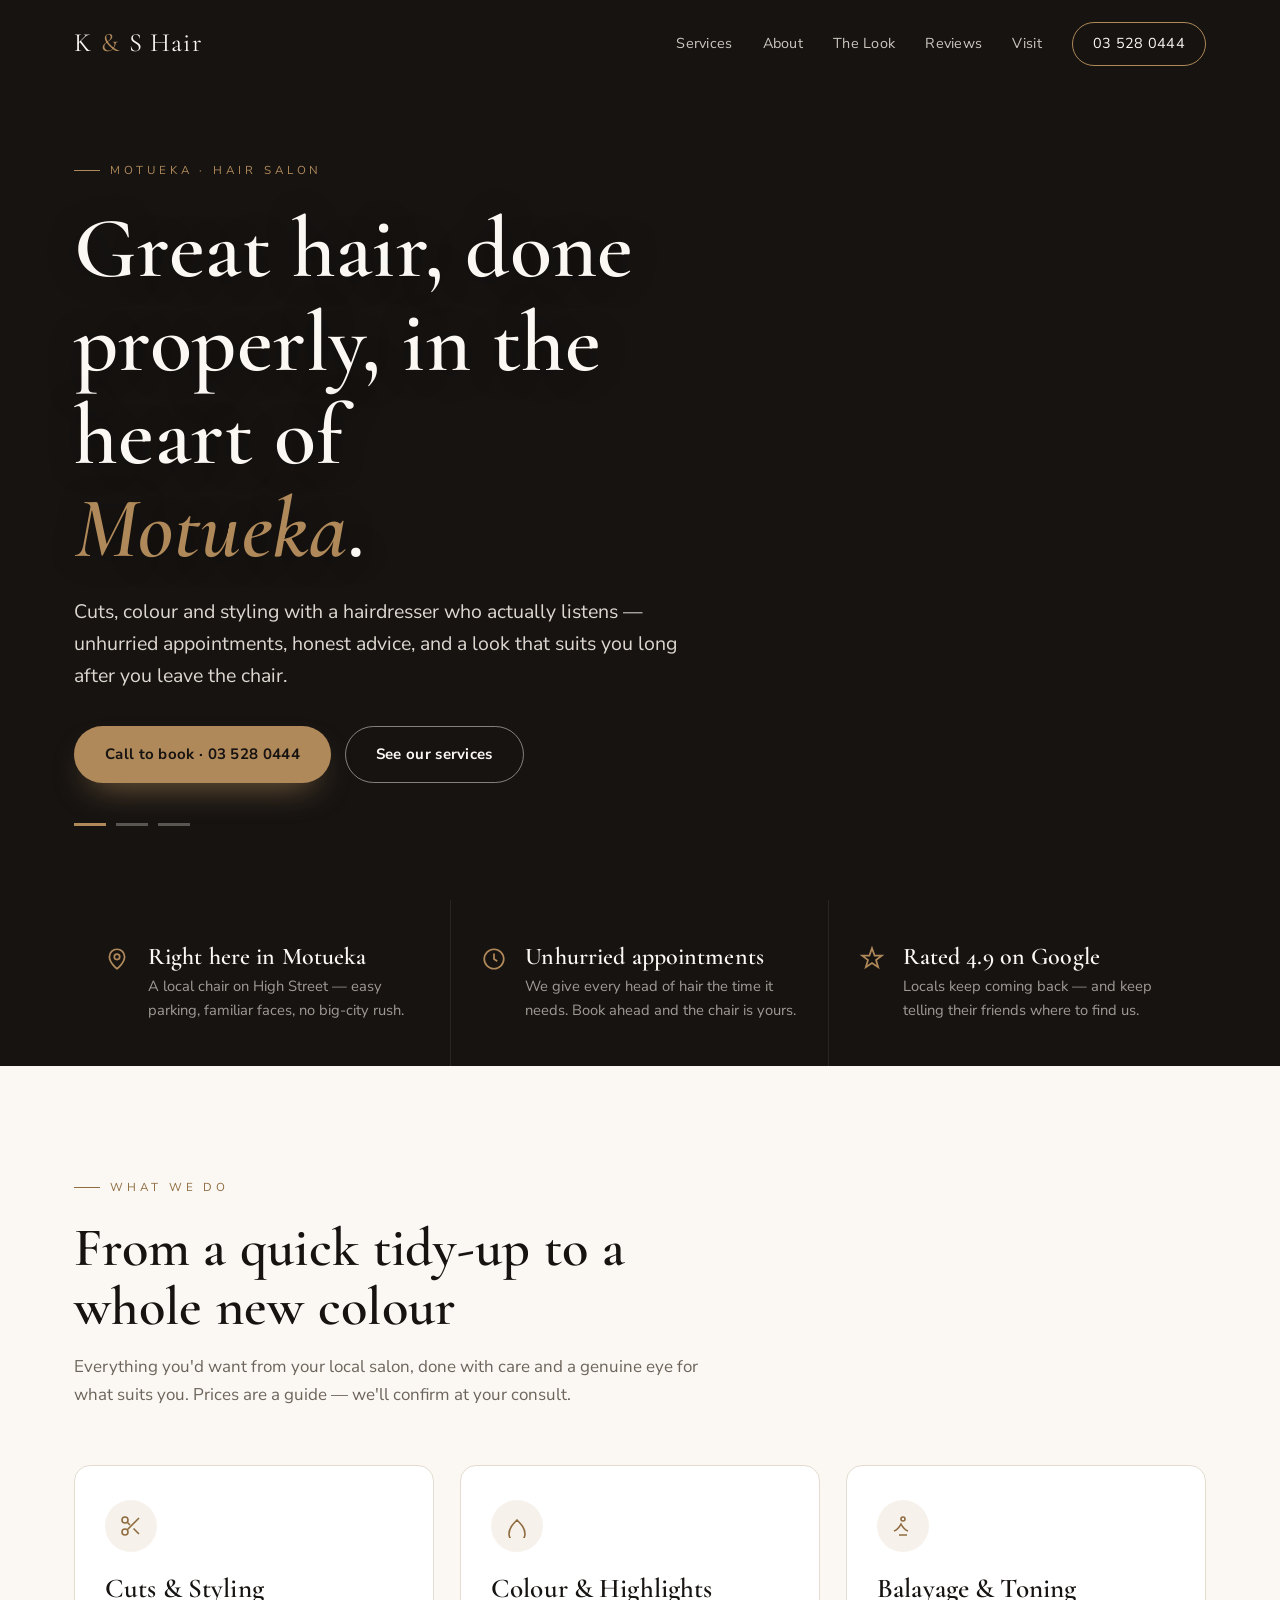
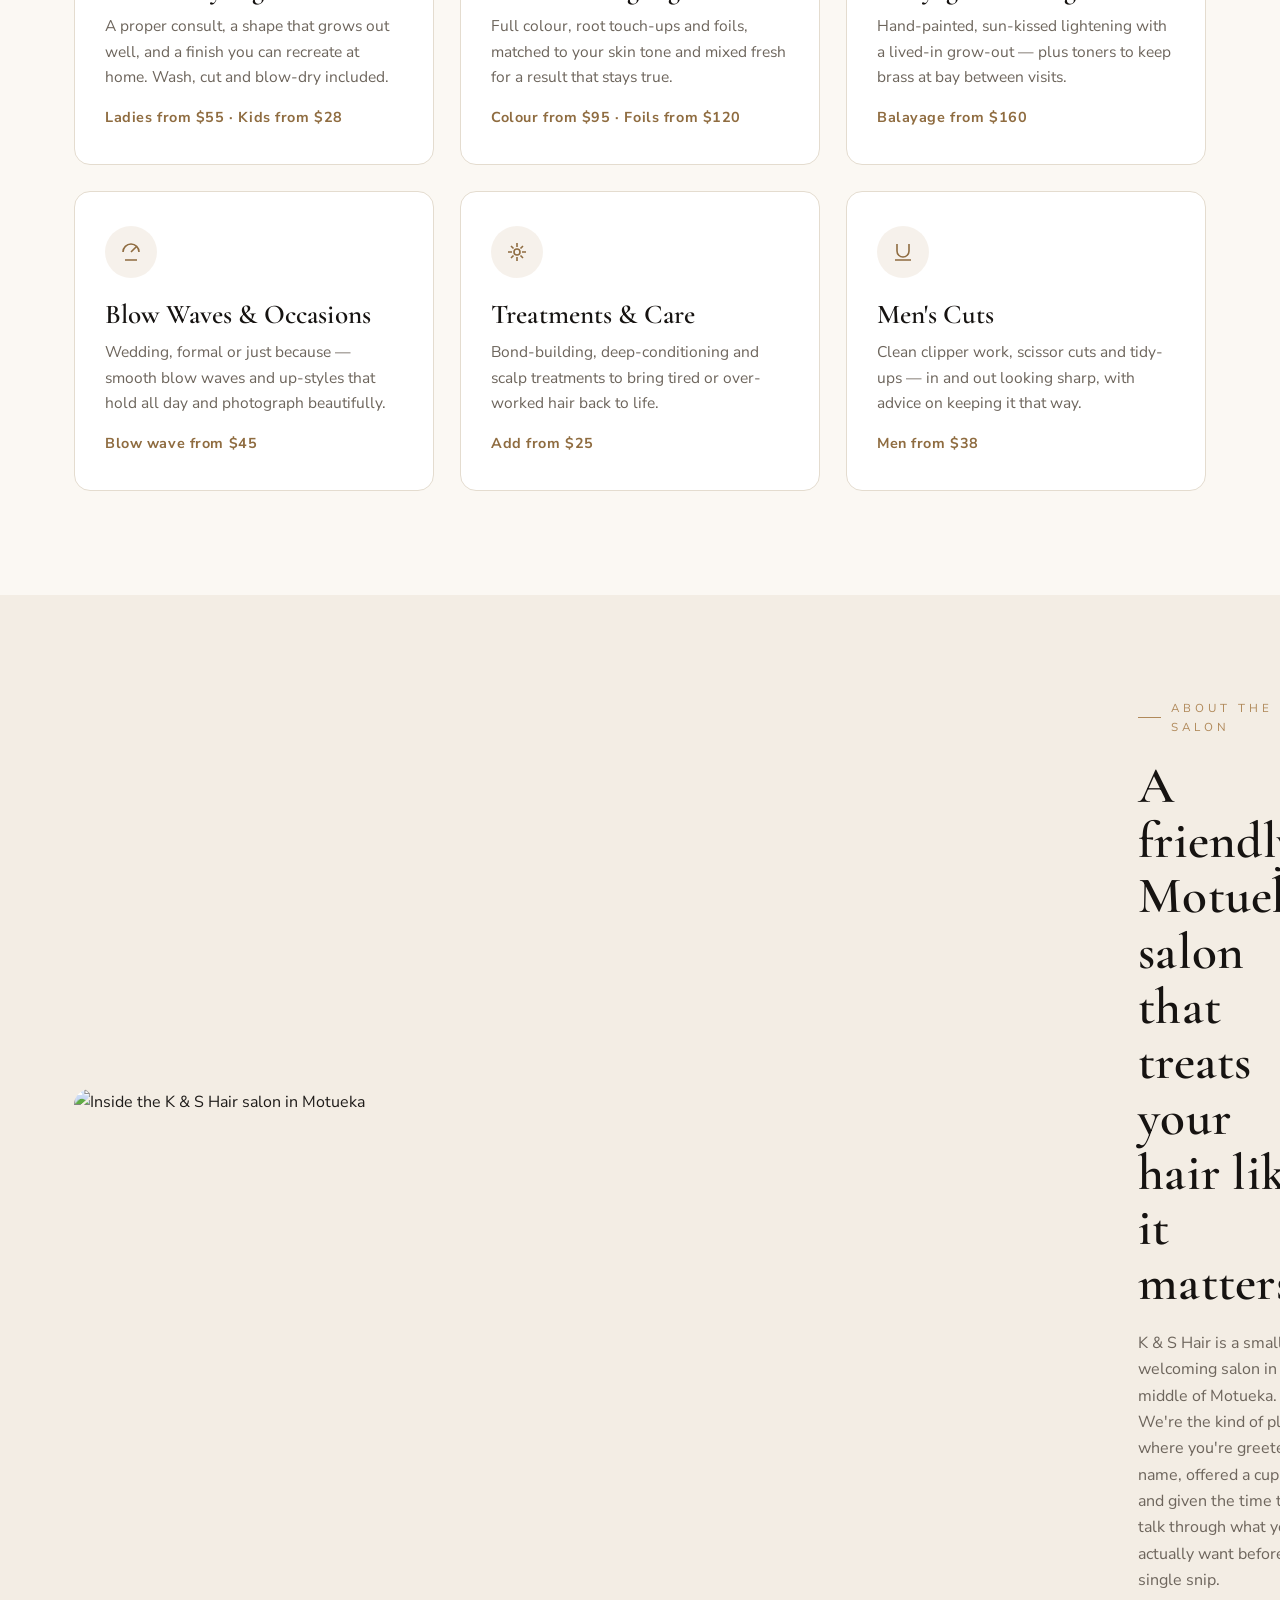
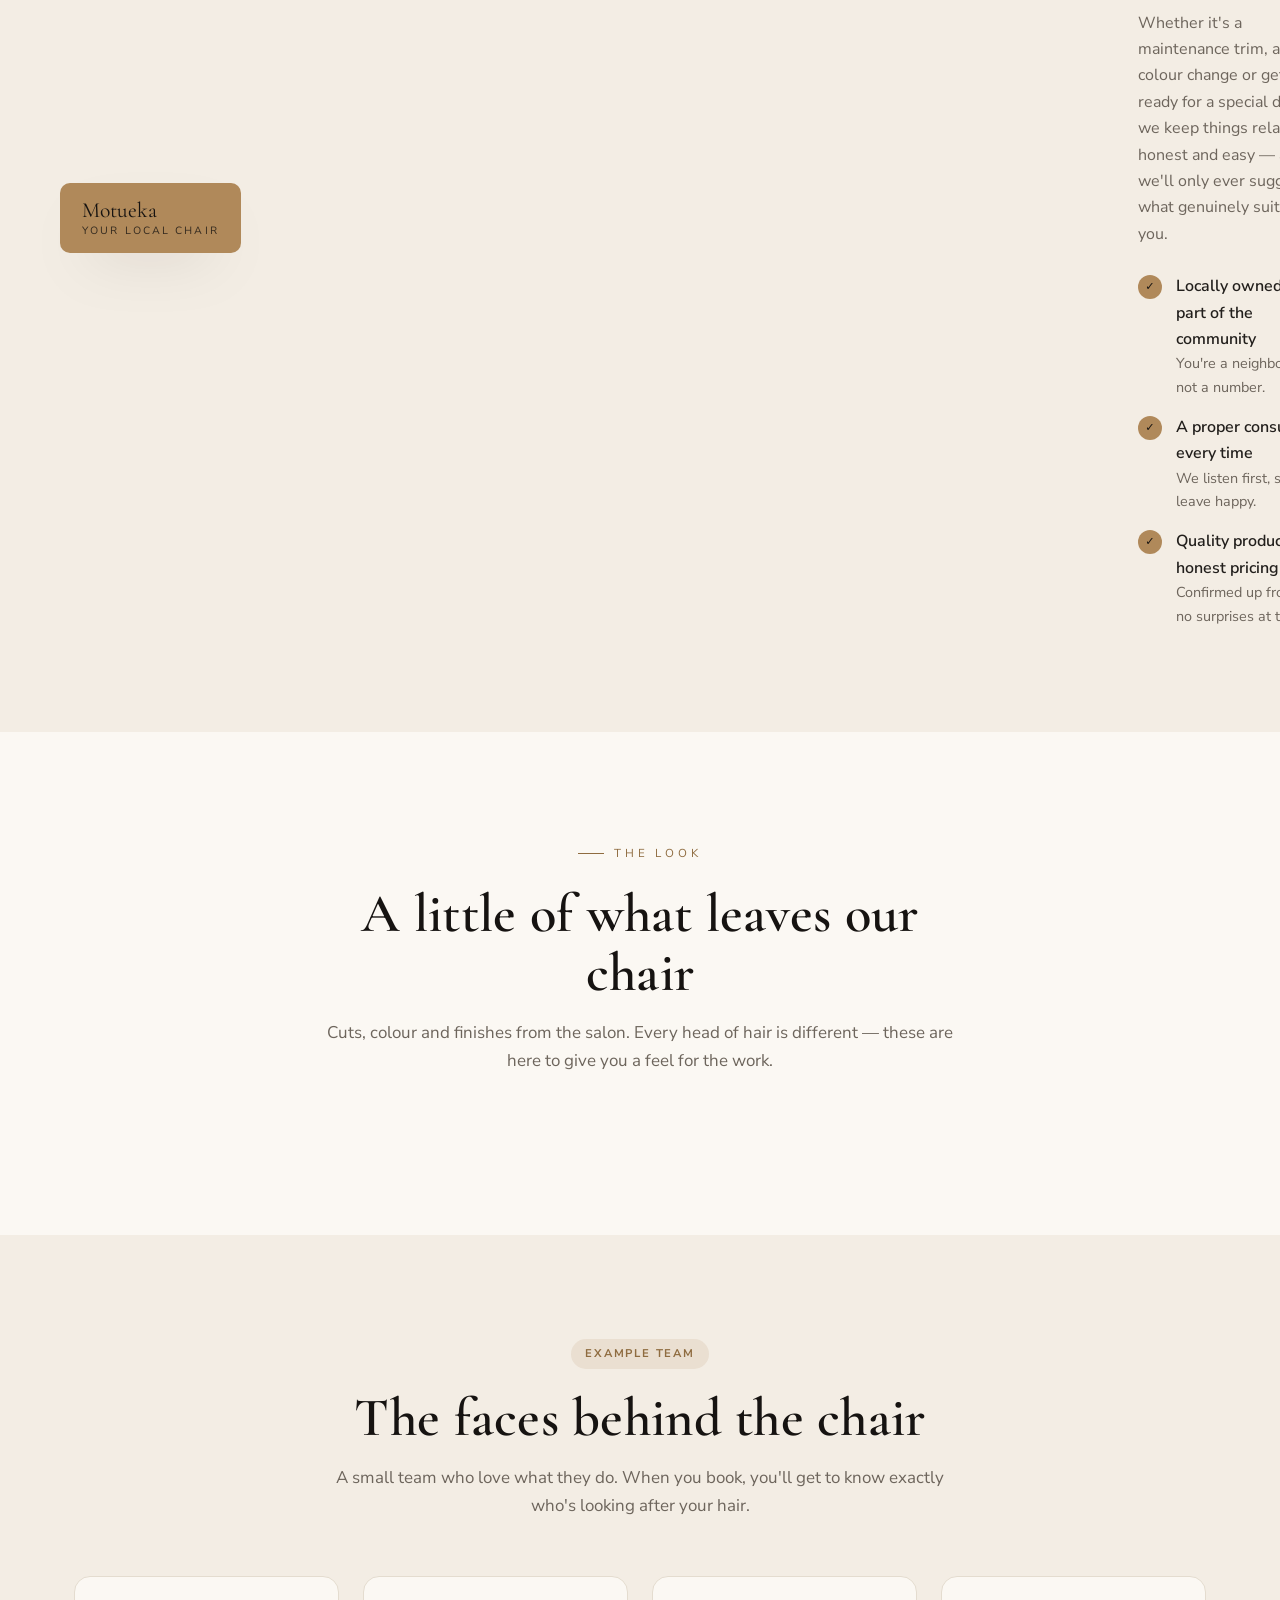
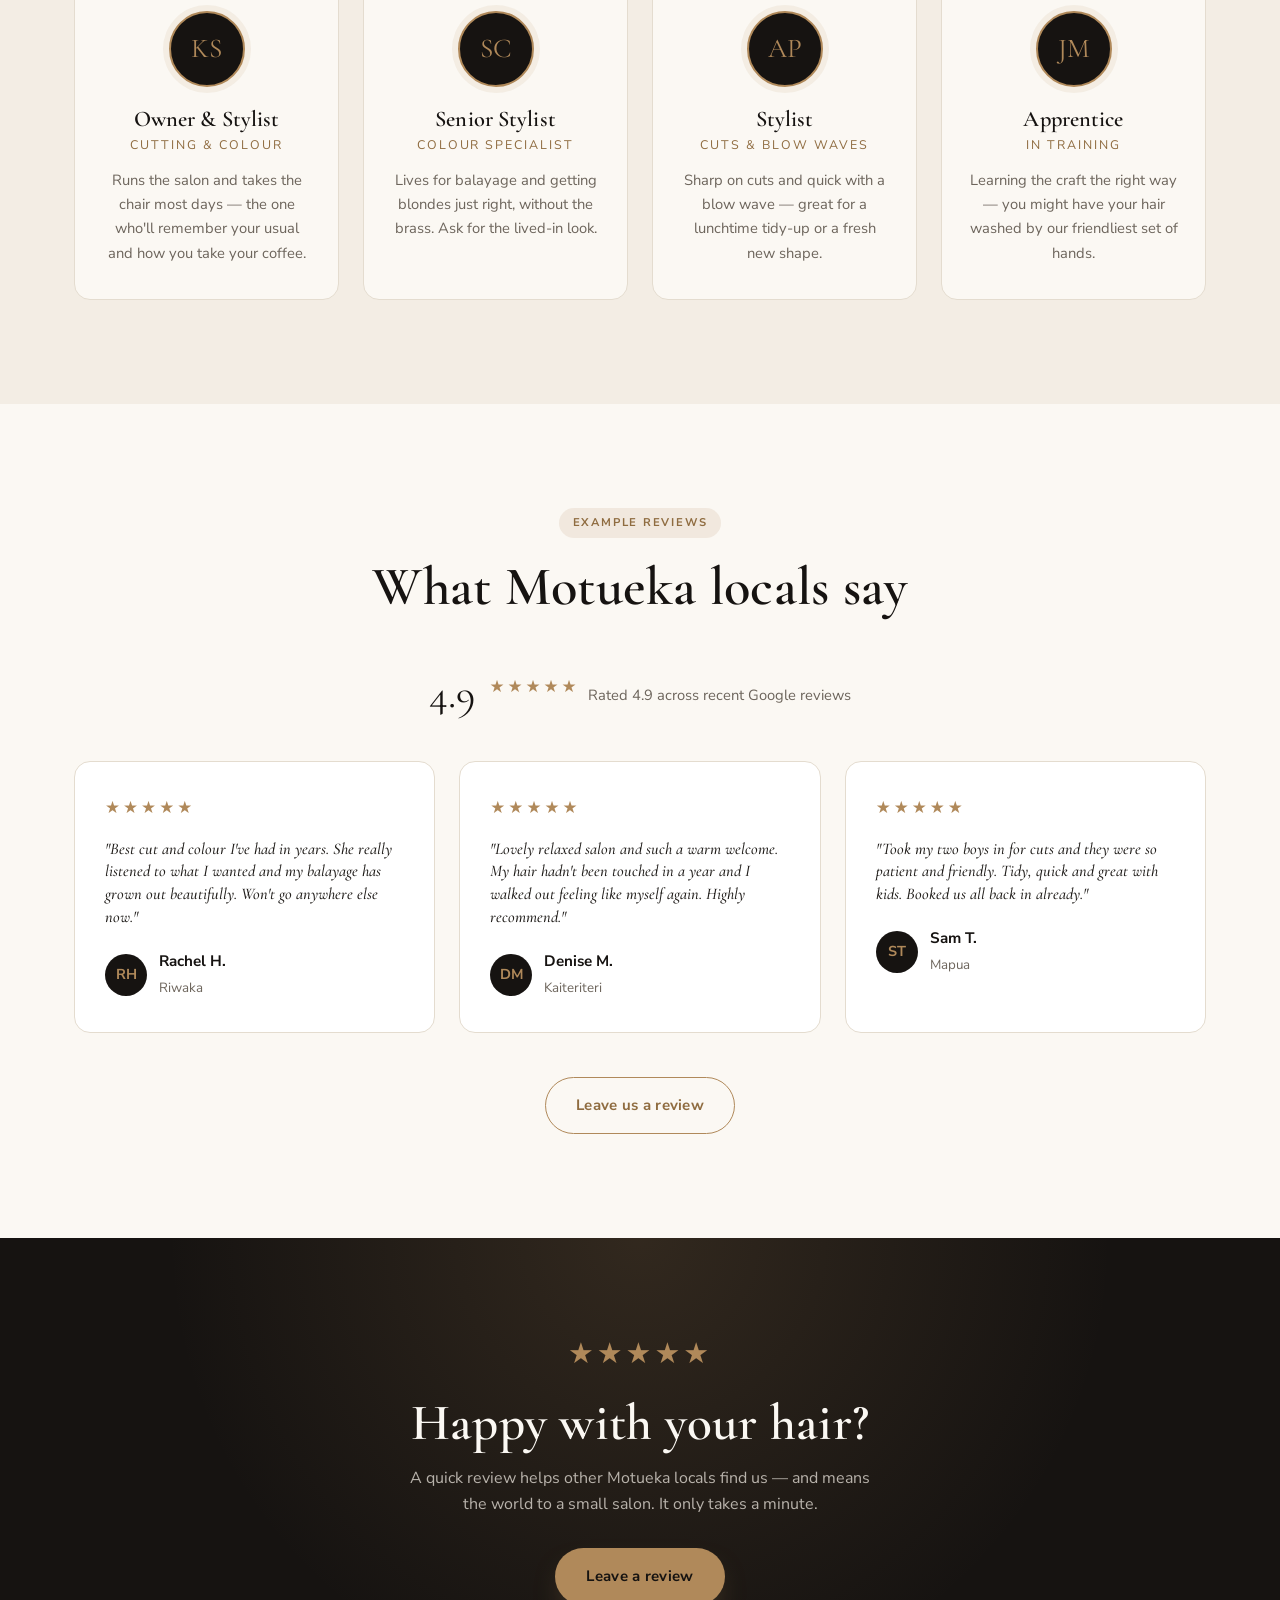
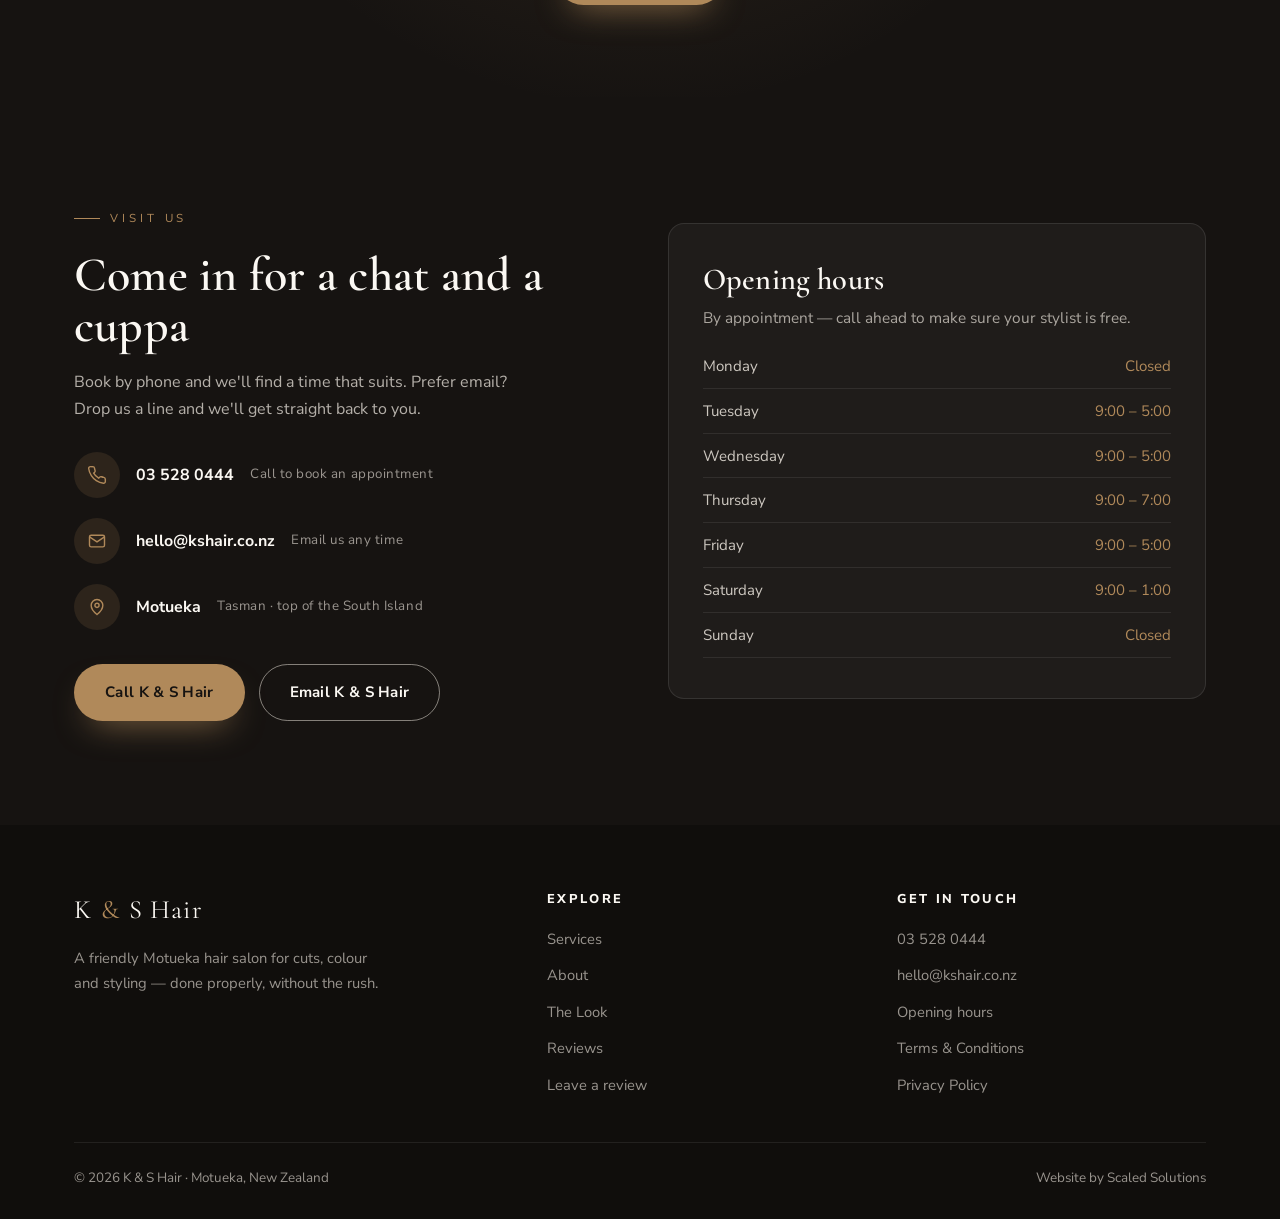
==== index.html @ 2fbe144d "K & S Hair demo site (Motueka hairdresser)" ====
<!DOCTYPE html>
<html lang="en-NZ">
<head>
<meta charset="UTF-8">
<meta name="viewport" content="width=device-width,initial-scale=1">
<title>K &amp; S Hair | Hairdresser, Motueka</title>
<meta name="description" content="K & S Hair is a Motueka hair salon for cuts, colour, balayage and styling. Friendly, unhurried appointments in the heart of Motueka. Call to book.">
<link rel="preconnect" href="https://fonts.googleapis.com">
<link rel="preconnect" href="https://fonts.gstatic.com" crossorigin>
<link href="https://fonts.googleapis.com/css2?family=Cormorant+Garamond:ital,wght@0,500;0,600;0,700;1,500;1,600&family=Nunito+Sans:wght@400;600;700;800&display=swap" rel="stylesheet">
<link rel="stylesheet" href="styles.css">
<link rel="icon" href="data:image/svg+xml,%3Csvg xmlns='http://www.w3.org/2000/svg' viewBox='0 0 100 100'%3E%3Crect width='100' height='100' rx='20' fill='%23161311'/%3E%3Ctext x='50' y='68' font-family='Georgia,serif' font-size='52' fill='%23b0895a' text-anchor='middle'%3EK%3C/text%3E%3C/svg%3E">
<meta property="og:title" content="K & S Hair | Hairdresser, Motueka">
<meta property="og:description" content="A Motueka hair salon for cuts, colour and styling — friendly, unhurried, and done properly.">
<meta property="og:type" content="website">
<meta property="og:image" content="https://images.unsplash.com/photo-1560066984-138dadb4c035?w=1200&q=80&auto=format&fit=crop">
</head>
<body>

<!-- Intro overlay -->
<div id="intro">
  <div class="mark">K <span>&amp;</span> S Hair</div>
  <div class="rule"></div>
  <div class="sub">Motueka</div>
</div>

<!-- Nav -->
<header class="nav">
  <div class="wrap">
    <a href="index.html" class="brand">K&nbsp;<span>&amp;</span>&nbsp;S Hair</a>
    <nav class="nav-links">
      <a href="#services">Services</a>
      <a href="#about">About</a>
      <a href="#work">The Look</a>
      <a href="#reviews">Reviews</a>
      <a href="#contact">Visit</a>
      <a href="tel:+6435280444" class="nav-cta">03 528 0444</a>
    </nav>
    <button class="burger" aria-label="Menu"><span></span><span></span><span></span></button>
  </div>
</header>

<!-- Hero -->
<section class="hero">
  <div class="hero-slides">
    <div class="slide active" style="background-image:url('https://images.unsplash.com/photo-1560066984-138dadb4c035?w=1900&q=80&auto=format&fit=crop')"></div>
    <div class="slide" style="background-image:url('https://images.unsplash.com/photo-1522337660859-02fbefca4702?w=1900&q=80&auto=format&fit=crop')"></div>
    <div class="slide" style="background-image:url('https://images.unsplash.com/photo-1521590832167-7bcbfaa6381f?w=1900&q=80&auto=format&fit=crop')"></div>
  </div>
  <div class="wrap">
    <span class="eyebrow">Motueka · Hair Salon</span>
    <h1>Great hair, done properly, in the heart of <em>Motueka</em>.</h1>
    <p class="lead">Cuts, colour and styling with a hairdresser who actually listens — unhurried appointments, honest advice, and a look that suits you long after you leave the chair.</p>
    <div class="hero-cta">
      <a href="tel:+6435280444" class="btn btn-primary">Call to book · 03 528 0444</a>
      <a href="#services" class="btn btn-ghost">See our services</a>
    </div>
    <div class="dots">
      <button class="on" aria-label="Slide 1"></button>
      <button aria-label="Slide 2"></button>
      <button aria-label="Slide 3"></button>
    </div>
  </div>
</section>

<!-- Trust strip -->
<section class="trust">
  <div class="wrap">
    <div class="trust-item">
      <span class="ic"><svg width="26" height="26" viewBox="0 0 24 24" fill="none" stroke="currentColor" stroke-width="1.6"><path d="M12 21s-7-5.2-7-11a7 7 0 0 1 14 0c0 5.8-7 11-7 11z"/><circle cx="12" cy="10" r="2.5"/></svg></span>
      <div><h4>Right here in Motueka</h4><p>A local chair on High Street — easy parking, familiar faces, no big-city rush.</p></div>
    </div>
    <div class="trust-item">
      <span class="ic"><svg width="26" height="26" viewBox="0 0 24 24" fill="none" stroke="currentColor" stroke-width="1.6"><circle cx="12" cy="12" r="9"/><path d="M12 7v5l3 2"/></svg></span>
      <div><h4>Unhurried appointments</h4><p>We give every head of hair the time it needs. Book ahead and the chair is yours.</p></div>
    </div>
    <div class="trust-item">
      <span class="ic"><svg width="26" height="26" viewBox="0 0 24 24" fill="none" stroke="currentColor" stroke-width="1.6"><path d="M12 2l2.4 6.9H21l-5.3 4 2 6.6L12 15.8 6.3 19.5l2-6.6L3 8.9h6.6z"/></svg></span>
      <div><h4>Rated 4.9 on Google</h4><p>Locals keep coming back — and keep telling their friends where to find us.</p></div>
    </div>
  </div>
</section>

<!-- Services -->
<section class="band paper" id="services">
  <div class="wrap">
    <div class="head reveal">
      <span class="eyebrow">What we do</span>
      <h2>From a quick tidy-up to a whole new colour</h2>
      <p>Everything you'd want from your local salon, done with care and a genuine eye for what suits you. Prices are a guide — we'll confirm at your consult.</p>
    </div>
    <div class="svc-grid">
      <div class="svc reveal">
        <span class="ic"><svg width="24" height="24" viewBox="0 0 24 24" fill="none" stroke="currentColor" stroke-width="1.6"><circle cx="6" cy="6" r="3"/><circle cx="6" cy="18" r="3"/><path d="M20 4L8.5 15.5M14.5 14.5L20 20M8.5 8.5L11 11"/></svg></span>
        <h3>Cuts &amp; Styling</h3>
        <p>A proper consult, a shape that grows out well, and a finish you can recreate at home. Wash, cut and blow-dry included.</p>
        <div class="price">Ladies from $55 · Kids from $28</div>
      </div>
      <div class="svc reveal">
        <span class="ic"><svg width="24" height="24" viewBox="0 0 24 24" fill="none" stroke="currentColor" stroke-width="1.6"><path d="M4 20c0-6 4-10 8-14 4 4 8 8 8 14a8 8 0 0 1-16 0z"/></svg></span>
        <h3>Colour &amp; Highlights</h3>
        <p>Full colour, root touch-ups and foils, matched to your skin tone and mixed fresh for a result that stays true.</p>
        <div class="price">Colour from $95 · Foils from $120</div>
      </div>
      <div class="svc reveal">
        <span class="ic"><svg width="24" height="24" viewBox="0 0 24 24" fill="none" stroke="currentColor" stroke-width="1.6"><path d="M3 17c3-1 5-3 7-7 2 4 4 6 7 7M8 21h8"/><circle cx="12" cy="5" r="2"/></svg></span>
        <h3>Balayage &amp; Toning</h3>
        <p>Hand-painted, sun-kissed lightening with a lived-in grow-out — plus toners to keep brass at bay between visits.</p>
        <div class="price">Balayage from $160</div>
      </div>
      <div class="svc reveal">
        <span class="ic"><svg width="24" height="24" viewBox="0 0 24 24" fill="none" stroke="currentColor" stroke-width="1.6"><path d="M4 12a8 8 0 0 1 16 0M12 12l5-5M6 20h12"/></svg></span>
        <h3>Blow Waves &amp; Occasions</h3>
        <p>Wedding, formal or just because — smooth blow waves and up-styles that hold all day and photograph beautifully.</p>
        <div class="price">Blow wave from $45</div>
      </div>
      <div class="svc reveal">
        <span class="ic"><svg width="24" height="24" viewBox="0 0 24 24" fill="none" stroke="currentColor" stroke-width="1.6"><path d="M12 3v4M12 17v4M3 12h4M17 12h4M6 6l2.5 2.5M15.5 15.5L18 18M18 6l-2.5 2.5M8.5 15.5L6 18"/><circle cx="12" cy="12" r="3"/></svg></span>
        <h3>Treatments &amp; Care</h3>
        <p>Bond-building, deep-conditioning and scalp treatments to bring tired or over-worked hair back to life.</p>
        <div class="price">Add from $25</div>
      </div>
      <div class="svc reveal">
        <span class="ic"><svg width="24" height="24" viewBox="0 0 24 24" fill="none" stroke="currentColor" stroke-width="1.6"><path d="M6 4v7a6 6 0 0 0 12 0V4M4 20h16"/></svg></span>
        <h3>Men's Cuts</h3>
        <p>Clean clipper work, scissor cuts and tidy-ups — in and out looking sharp, with advice on keeping it that way.</p>
        <div class="price">Men from $38</div>
      </div>
    </div>
  </div>
</section>

<!-- About -->
<section class="band bone" id="about">
  <div class="wrap about-grid">
    <div class="about-media reveal">
      <img src="https://images.unsplash.com/photo-1595476108010-b4d1f102b1b1?w=1000&q=80&auto=format&fit=crop" alt="Inside the K & S Hair salon in Motueka" width="1000" height="750" loading="lazy">
      <div class="tag">Motueka<small>Your local chair</small></div>
    </div>
    <div class="about-copy reveal">
      <span class="eyebrow">About the salon</span>
      <h2>A friendly Motueka salon that treats your hair like it matters</h2>
      <p>K &amp; S Hair is a small, welcoming salon in the middle of Motueka. We're the kind of place where you're greeted by name, offered a cuppa, and given the time to talk through what you actually want before a single snip.</p>
      <p>Whether it's a maintenance trim, a big colour change or getting ready for a special day, we keep things relaxed, honest and easy — and we'll only ever suggest what genuinely suits you.</p>
      <ul class="checklist">
        <li><span class="tick">✓</span><span>Locally owned and part of the community<small>You're a neighbour, not a number.</small></span></li>
        <li><span class="tick">✓</span><span>A proper consult, every time<small>We listen first, so you leave happy.</small></span></li>
        <li><span class="tick">✓</span><span>Quality products, honest pricing<small>Confirmed up front — no surprises at the till.</small></span></li>
      </ul>
    </div>
  </div>
</section>

<!-- Gallery / The Look -->
<section class="band paper" id="work">
  <div class="wrap">
    <div class="head center reveal">
      <span class="eyebrow">The look</span>
      <h2>A little of what leaves our chair</h2>
      <p>Cuts, colour and finishes from the salon. Every head of hair is different — these are here to give you a feel for the work.</p>
    </div>
    <div class="gallery reveal">
      <img src="https://images.unsplash.com/photo-1519415943484-9fa1873496d4?w=800&q=80&auto=format&fit=crop" alt="Precision haircut at K & S Hair" loading="lazy" onerror="this.style.display='none'">
      <img src="https://images.unsplash.com/photo-1580618672591-eb180b1a973f?w=800&q=80&auto=format&fit=crop" alt="Soft blonde balayage colour" loading="lazy" onerror="this.style.display='none'">
      <img src="https://images.unsplash.com/photo-1562322140-8baeececf3df?w=800&q=80&auto=format&fit=crop" alt="Salon styling chairs" loading="lazy" onerror="this.style.display='none'">
      <img src="https://images.unsplash.com/photo-1633681926022-84c23e8cb2d6?w=800&q=80&auto=format&fit=crop" alt="Colour application in progress" loading="lazy" onerror="this.style.display='none'">
      <img src="https://images.unsplash.com/photo-1503951914875-452162b0f3f1?w=800&q=80&auto=format&fit=crop" alt="Finished cut and style" loading="lazy" onerror="this.style.display='none'">
      <img src="https://images.unsplash.com/photo-1605497788044-5a32c7078486?w=800&q=80&auto=format&fit=crop" alt="Blow wave finish" loading="lazy" onerror="this.style.display='none'">
    </div>
  </div>
</section>

<!-- Crew -->
<section class="band bone" id="crew">
  <div class="wrap">
    <div class="head center reveal">
      <span class="badge">Example team</span>
      <h2>The faces behind the chair</h2>
      <p>A small team who love what they do. When you book, you'll get to know exactly who's looking after your hair.</p>
    </div>
    <div class="crew-grid">
      <div class="crew-card reveal">
        <div class="avatar">KS</div>
        <h3>Owner &amp; Stylist</h3>
        <div class="role">Cutting &amp; Colour</div>
        <p>Runs the salon and takes the chair most days — the one who'll remember your usual and how you take your coffee.</p>
      </div>
      <div class="crew-card reveal">
        <div class="avatar">SC</div>
        <h3>Senior Stylist</h3>
        <div class="role">Colour Specialist</div>
        <p>Lives for balayage and getting blondes just right, without the brass. Ask for the lived-in look.</p>
      </div>
      <div class="crew-card reveal">
        <div class="avatar">AP</div>
        <h3>Stylist</h3>
        <div class="role">Cuts &amp; Blow Waves</div>
        <p>Sharp on cuts and quick with a blow wave — great for a lunchtime tidy-up or a fresh new shape.</p>
      </div>
      <div class="crew-card reveal">
        <div class="avatar">JM</div>
        <h3>Apprentice</h3>
        <div class="role">In Training</div>
        <p>Learning the craft the right way — you might have your hair washed by our friendliest set of hands.</p>
      </div>
    </div>
  </div>
</section>

<!-- Reviews -->
<section class="band paper" id="reviews">
  <div class="wrap">
    <div class="head center reveal">
      <span class="badge">Example reviews</span>
      <h2>What Motueka locals say</h2>
    </div>
    <div class="rating-summary reveal">
      <span class="big">4.9</span>
      <div class="g">
        <span class="stars">★★★★★</span>
        <span>Rated 4.9 across recent Google reviews</span>
      </div>
    </div>
    <div class="rev-grid">
      <div class="rev reveal">
        <div class="stars">★★★★★</div>
        <p>"Best cut and colour I've had in years. She really listened to what I wanted and my balayage has grown out beautifully. Won't go anywhere else now."</p>
        <div class="who"><span class="in">RH</span><div><b>Rachel H.</b><small>Riwaka</small></div></div>
      </div>
      <div class="rev reveal">
        <div class="stars">★★★★★</div>
        <p>"Lovely relaxed salon and such a warm welcome. My hair hadn't been touched in a year and I walked out feeling like myself again. Highly recommend."</p>
        <div class="who"><span class="in">DM</span><div><b>Denise M.</b><small>Kaiteriteri</small></div></div>
      </div>
      <div class="rev reveal">
        <div class="stars">★★★★★</div>
        <p>"Took my two boys in for cuts and they were so patient and friendly. Tidy, quick and great with kids. Booked us all back in already."</p>
        <div class="who"><span class="in">ST</span><div><b>Sam T.</b><small>Mapua</small></div></div>
      </div>
    </div>
    <div style="text-align:center;margin-top:44px" class="reveal">
      <a href="review.html" class="btn btn-outline">Leave us a review</a>
    </div>
  </div>
</section>

<!-- Review funnel banner -->
<section class="funnel">
  <div class="wrap reveal">
    <div class="stars">★★★★★</div>
    <h2>Happy with your hair?</h2>
    <p>A quick review helps other Motueka locals find us — and means the world to a small salon. It only takes a minute.</p>
    <a href="review.html" class="btn btn-primary">Leave a review</a>
  </div>
</section>

<!-- Contact -->
<section class="band" id="contact" style="background:var(--ink)">
  <div class="wrap contact-grid">
    <div class="contact-info reveal">
      <span class="eyebrow">Visit us</span>
      <h2>Come in for a chat and a cuppa</h2>
      <p>Book by phone and we'll find a time that suits. Prefer email? Drop us a line and we'll get straight back to you.</p>
      <div class="cinfo">
        <a href="tel:+6435280444">
          <span class="ic"><svg width="20" height="20" viewBox="0 0 24 24" fill="none" stroke="currentColor" stroke-width="1.7"><path d="M22 16.9v3a2 2 0 0 1-2.2 2 19.8 19.8 0 0 1-8.6-3.1 19.5 19.5 0 0 1-6-6A19.8 19.8 0 0 1 2 4.2 2 2 0 0 1 4 2h3a2 2 0 0 1 2 1.7c.1 1 .4 1.9.7 2.8a2 2 0 0 1-.5 2.1L8 9.8a16 16 0 0 0 6 6l1.2-1.2a2 2 0 0 1 2.1-.5c.9.3 1.8.6 2.8.7a2 2 0 0 1 1.7 2z"/></svg></span>
          <div><b>03 528 0444</b><small>Call to book an appointment</small></div>
        </a>
        <a href="mailto:hello@kshair.co.nz">
          <span class="ic"><svg width="20" height="20" viewBox="0 0 24 24" fill="none" stroke="currentColor" stroke-width="1.7"><rect x="3" y="5" width="18" height="14" rx="2"/><path d="M3 7l9 6 9-6"/></svg></span>
          <div><b>hello@kshair.co.nz</b><small>Email us any time</small></div>
        </a>
        <div>
          <span class="ic"><svg width="20" height="20" viewBox="0 0 24 24" fill="none" stroke="currentColor" stroke-width="1.7"><path d="M12 21s-7-5.2-7-11a7 7 0 0 1 14 0c0 5.8-7 11-7 11z"/><circle cx="12" cy="10" r="2.5"/></svg></span>
          <div><b>Motueka</b><small>Tasman · top of the South Island</small></div>
        </div>
      </div>
      <div class="contact-btns">
        <a href="tel:+6435280444" class="btn btn-primary">Call K &amp; S Hair</a>
        <a href="mailto:hello@kshair.co.nz" class="btn btn-ghost">Email K &amp; S Hair</a>
      </div>
    </div>
    <div class="contact-card reveal">
      <h3>Opening hours</h3>
      <p>By appointment — call ahead to make sure your stylist is free.</p>
      <ul class="hours">
        <li><span>Monday</span><span>Closed</span></li>
        <li><span>Tuesday</span><span>9:00 – 5:00</span></li>
        <li><span>Wednesday</span><span>9:00 – 5:00</span></li>
        <li><span>Thursday</span><span>9:00 – 7:00</span></li>
        <li><span>Friday</span><span>9:00 – 5:00</span></li>
        <li><span>Saturday</span><span>9:00 – 1:00</span></li>
        <li><span>Sunday</span><span>Closed</span></li>
      </ul>
    </div>
  </div>
</section>

<!-- Footer -->
<footer class="foot">
  <div class="wrap">
    <div class="foot-grid">
      <div>
        <div class="brand">K&nbsp;<span>&amp;</span>&nbsp;S Hair</div>
        <p>A friendly Motueka hair salon for cuts, colour and styling — done properly, without the rush.</p>
      </div>
      <div>
        <h5>Explore</h5>
        <ul>
          <li><a href="#services">Services</a></li>
          <li><a href="#about">About</a></li>
          <li><a href="#work">The Look</a></li>
          <li><a href="#reviews">Reviews</a></li>
          <li><a href="review.html">Leave a review</a></li>
        </ul>
      </div>
      <div>
        <h5>Get in touch</h5>
        <ul>
          <li><a href="tel:+6435280444">03 528 0444</a></li>
          <li><a href="mailto:hello@kshair.co.nz">hello@kshair.co.nz</a></li>
          <li><a href="#contact">Opening hours</a></li>
          <li><a href="terms.html">Terms &amp; Conditions</a></li>
          <li><a href="privacy.html">Privacy Policy</a></li>
        </ul>
      </div>
    </div>
    <div class="foot-bottom">
      <span>© <span id="yr"></span> K &amp; S Hair · Motueka, New Zealand</span>
      <span>Website by Scaled Solutions</span>
    </div>
  </div>
</footer>

<script>document.getElementById('yr').textContent=new Date().getFullYear();</script>
<script src="main.js"></script>
</body>
</html>
---- styles.css ----
/* ===== K & S Hair — Premium archetype =====
   Display: Cormorant Garamond · Body: Nunito Sans
   Anchor: near-black charcoal · Accent: champagne bronze */

:root{
  --ink:#161311;          /* dark anchor */
  --ink-2:#211c18;
  --bone:#f3ede4;         /* bone band */
  --paper:#fbf8f3;        /* light band */
  --line:#e4dccf;
  --accent:#b0895a;       /* champagne bronze */
  --accent-deep:#8f6c40;
  --text:#221f1c;
  --muted:#6d655c;
  --muted-light:#b6aa9a;
  --radius:16px;
  --radius-sm:10px;
  --maxw:1180px;
  --shadow:0 24px 60px -30px rgba(30,22,14,.35);
  --ease:cubic-bezier(.22,.61,.36,1);
}

*{box-sizing:border-box;margin:0;padding:0}
html{scroll-behavior:smooth}
img{image-orientation:from-image}
body{
  font-family:"Nunito Sans",system-ui,sans-serif;
  color:var(--text);
  background:var(--paper);
  line-height:1.65;
  -webkit-font-smoothing:antialiased;
  overflow-x:hidden;
}
h1,h2,h3,h4,.display{font-family:"Cormorant Garamond",Georgia,serif;font-weight:600;line-height:1.08;letter-spacing:.005em}
a{color:inherit;text-decoration:none}
.wrap{max-width:var(--maxw);margin:0 auto;padding:0 24px}
section{position:relative}

/* ===== Intro overlay ===== */
#intro{
  position:fixed;inset:0;z-index:2000;background:var(--ink);
  display:flex;align-items:center;justify-content:center;flex-direction:column;gap:14px;
  transition:opacity .8s var(--ease),visibility .8s;
}
#intro.done{opacity:0;visibility:hidden}
#intro .mark{
  font-family:"Cormorant Garamond",serif;font-size:clamp(2.4rem,7vw,4rem);color:var(--paper);
  letter-spacing:.06em;opacity:0;transform:translateY(14px);
  animation:introUp .9s var(--ease) .15s forwards;
}
#intro .mark span{color:var(--accent)}
#intro .rule{width:0;height:1px;background:var(--accent);animation:introRule 1s var(--ease) .6s forwards}
#intro .sub{color:var(--muted-light);letter-spacing:.32em;text-transform:uppercase;font-size:.7rem;opacity:0;animation:introUp .9s var(--ease) .5s forwards}
@keyframes introUp{to{opacity:1;transform:none}}
@keyframes introRule{to{width:120px}}

/* ===== Reveal on scroll ===== */
.reveal{opacity:0;transform:translateY(26px);transition:opacity .9s var(--ease),transform .9s var(--ease)}
.reveal.in{opacity:1;transform:none}

/* ===== Nav ===== */
header.nav{
  position:fixed;top:0;left:0;right:0;z-index:1000;
  transition:background .4s var(--ease),box-shadow .4s var(--ease),padding .4s var(--ease);
  padding:22px 0;
}
header.nav.solid{background:rgba(22,19,17,.92);backdrop-filter:blur(10px);box-shadow:0 1px 0 rgba(255,255,255,.06);padding:14px 0}
.nav .wrap{display:flex;align-items:center;justify-content:space-between;gap:20px}
.brand{font-family:"Cormorant Garamond",serif;font-size:1.65rem;color:var(--paper);letter-spacing:.04em;display:flex;align-items:center;gap:2px}
.brand span{color:var(--accent)}
.nav-links{display:flex;align-items:center;gap:30px}
.nav-links a{color:rgba(243,237,228,.82);font-size:.9rem;letter-spacing:.02em;transition:color .25s}
.nav-links a:hover{color:var(--accent)}
.nav-cta{
  border:1px solid var(--accent);color:var(--paper)!important;padding:9px 20px;border-radius:40px;
  font-size:.85rem;letter-spacing:.04em;transition:background .3s,color .3s;
}
.nav-cta:hover{background:var(--accent);color:var(--ink)!important}
.burger{display:none;flex-direction:column;gap:5px;cursor:pointer;background:none;border:0;padding:6px}
.burger span{width:24px;height:2px;background:var(--paper);transition:.3s}
@media(max-width:860px){
  .nav-links{
    position:fixed;inset:0 0 0 auto;width:min(78vw,320px);background:var(--ink);
    flex-direction:column;justify-content:center;align-items:flex-start;padding:0 40px;gap:26px;
    transform:translateX(100%);transition:transform .45s var(--ease);box-shadow:var(--shadow);
  }
  .nav-links.open{transform:none}
  .nav-links a{font-size:1.1rem}
  .burger{display:flex;z-index:1001}
}

/* ===== Hero ===== */
.hero{min-height:100svh;background:var(--ink);position:relative;display:flex;align-items:flex-end;overflow:hidden}
.hero-slides{position:absolute;inset:0;z-index:0}
.hero-slides .slide{
  position:absolute;inset:0;background-size:cover;background-position:center;
  opacity:0;transform:scale(1.06);
  transition:opacity 1.8s var(--ease),transform 7s linear;
  filter:saturate(.85) contrast(1.04);
}
.hero-slides .slide.active{opacity:1;transform:scale(1)}
.hero::after{content:"";position:absolute;inset:0;z-index:1;
  background:linear-gradient(180deg,rgba(22,19,17,.55) 0%,rgba(22,19,17,.42) 40%,rgba(22,19,17,.82) 100%)}
.hero .wrap{position:relative;z-index:2;padding-top:150px;padding-bottom:74px;width:100%}
.eyebrow{display:inline-flex;align-items:center;gap:10px;text-transform:uppercase;letter-spacing:.34em;font-size:.72rem;color:var(--accent);margin-bottom:22px}
.eyebrow::before{content:"";width:26px;height:1px;background:var(--accent)}
.hero h1{color:var(--paper);font-size:clamp(2.7rem,7vw,5.4rem);max-width:14ch;margin-bottom:20px;text-shadow:0 2px 30px rgba(0,0,0,.35)}
.hero h1 em{font-style:italic;color:var(--accent)}
.hero p.lead{color:rgba(243,237,228,.9);font-size:clamp(1.02rem,2vw,1.22rem);max-width:52ch;margin-bottom:34px}
.hero-cta{display:flex;flex-wrap:wrap;gap:14px}
.dots{display:flex;gap:10px;margin-top:40px}
.dots button{width:32px;height:3px;border:0;background:rgba(243,237,228,.3);cursor:pointer;transition:background .3s}
.dots button.on{background:var(--accent)}

/* ===== Buttons ===== */
.btn{display:inline-flex;align-items:center;gap:10px;padding:15px 30px;border-radius:44px;font-weight:700;
  font-size:.94rem;letter-spacing:.02em;cursor:pointer;transition:transform .25s var(--ease),box-shadow .3s,background .3s,color .3s;border:1px solid transparent}
.btn:hover{transform:translateY(-2px)}
.btn-primary{background:var(--accent);color:var(--ink);box-shadow:0 16px 34px -16px rgba(176,137,90,.8)}
.btn-primary:hover{background:#c39c67}
.btn-ghost{border-color:rgba(243,237,228,.5);color:var(--paper)}
.btn-ghost:hover{border-color:var(--accent);background:rgba(176,137,90,.12)}
.btn-dark{background:var(--ink);color:var(--paper)}
.btn-dark:hover{background:var(--ink-2)}
.btn-outline{border-color:var(--accent);color:var(--accent-deep)}
.btn-outline:hover{background:var(--accent);color:var(--ink)}

/* ===== Section heading ===== */
.band{padding:104px 0}
.band.bone{background:var(--bone)}
.band.paper{background:var(--paper)}
.head{max-width:640px;margin-bottom:56px}
.head.center{margin-left:auto;margin-right:auto;text-align:center}
.head .eyebrow{color:var(--accent-deep)}
.head .eyebrow::before{background:var(--accent-deep)}
.head h2{font-size:clamp(2.1rem,4.6vw,3.4rem);margin-bottom:16px;color:var(--ink)}
.head p{color:var(--muted);font-size:1.06rem}

/* ===== Trust strip ===== */
.trust{background:var(--ink);color:var(--paper);padding:0}
.trust .wrap{display:grid;grid-template-columns:repeat(3,1fr);gap:0}
.trust-item{padding:44px 30px;display:flex;gap:18px;align-items:flex-start;border-right:1px solid rgba(255,255,255,.08)}
.trust-item:last-child{border-right:0}
.trust-item .ic{color:var(--accent);flex:none;margin-top:2px}
.trust-item h4{font-size:1.5rem;color:var(--paper);margin-bottom:4px}
.trust-item p{color:rgba(243,237,228,.62);font-size:.92rem}
@media(max-width:760px){.trust .wrap{grid-template-columns:1fr}.trust-item{border-right:0;border-bottom:1px solid rgba(255,255,255,.08)}.trust-item:last-child{border-bottom:0}}

/* ===== Services ===== */
.svc-grid{display:grid;grid-template-columns:repeat(3,1fr);gap:26px}
@media(max-width:900px){.svc-grid{grid-template-columns:repeat(2,1fr)}}
@media(max-width:600px){.svc-grid{grid-template-columns:1fr}}
.svc{
  background:var(--paper);border:1px solid var(--line);border-radius:var(--radius);padding:34px 30px;
  transition:transform .4s var(--ease),box-shadow .4s var(--ease),border-color .4s;position:relative;overflow:hidden;
}
.band.paper .svc{background:#fff}
.svc::before{content:"";position:absolute;left:0;top:0;height:3px;width:0;background:var(--accent);transition:width .45s var(--ease)}
.svc:hover{transform:translateY(-6px);box-shadow:var(--shadow);border-color:transparent}
.svc:hover::before{width:100%}
.svc .ic{width:52px;height:52px;border-radius:50%;background:rgba(176,137,90,.12);color:var(--accent-deep);
  display:flex;align-items:center;justify-content:center;margin-bottom:22px}
.svc h3{font-size:1.7rem;color:var(--ink);margin-bottom:10px}
.svc p{color:var(--muted);font-size:.97rem}
.svc .price{margin-top:16px;color:var(--accent-deep);font-weight:700;font-size:.9rem;letter-spacing:.04em}

/* ===== About ===== */
.about-grid{display:grid;grid-template-columns:1fr 1.05fr;gap:64px;align-items:center}
@media(max-width:900px){.about-grid{grid-template-columns:1fr;gap:40px}}
.about-media{position:relative}
.about-media img{width:100%;aspect-ratio:4/3;object-fit:cover;border-radius:var(--radius);filter:saturate(.85) contrast(1.04);display:block}
.about-media .tag{position:absolute;left:-14px;bottom:-14px;background:var(--accent);color:var(--ink);
  padding:16px 22px;border-radius:var(--radius-sm);font-family:"Cormorant Garamond",serif;font-size:1.35rem;line-height:1.1;box-shadow:var(--shadow)}
.about-media .tag small{display:block;font-family:"Nunito Sans";font-size:.66rem;letter-spacing:.2em;text-transform:uppercase;opacity:.8;margin-top:2px}
.about-copy h2{font-size:clamp(2rem,4.4vw,3.2rem);color:var(--ink);margin-bottom:18px}
.about-copy p{color:var(--muted);margin-bottom:16px}
.checklist{list-style:none;margin-top:26px;display:grid;gap:14px}
.checklist li{display:flex;gap:14px;align-items:flex-start;font-weight:600;color:var(--text)}
.checklist .tick{flex:none;width:24px;height:24px;border-radius:50%;background:var(--accent);color:var(--ink);display:flex;align-items:center;justify-content:center;font-size:.7rem;margin-top:2px}
.checklist li span small{display:block;font-weight:400;color:var(--muted);font-size:.9rem}

/* ===== Crew ===== */
.crew-grid{display:grid;grid-template-columns:repeat(4,1fr);gap:24px}
@media(max-width:900px){.crew-grid{grid-template-columns:repeat(2,1fr)}}
@media(max-width:520px){.crew-grid{grid-template-columns:1fr}}
.crew-card{background:#fff;border:1px solid var(--line);border-radius:var(--radius);padding:34px 26px;text-align:center;transition:transform .4s var(--ease),box-shadow .4s}
.band.bone .crew-card{background:var(--paper)}
.crew-card:hover{transform:translateY(-6px);box-shadow:var(--shadow)}
.avatar{width:76px;height:76px;border-radius:50%;margin:0 auto 20px;background:var(--ink);color:var(--accent);
  display:flex;align-items:center;justify-content:center;font-family:"Cormorant Garamond",serif;font-size:1.7rem;
  border:2px solid var(--accent);box-shadow:0 0 0 6px rgba(176,137,90,.1)}
.crew-card h3{font-size:1.4rem;color:var(--ink);margin-bottom:4px}
.crew-card .role{color:var(--accent-deep);font-size:.78rem;letter-spacing:.16em;text-transform:uppercase;margin-bottom:12px}
.crew-card p{color:var(--muted);font-size:.92rem}
.badge{display:inline-block;background:rgba(176,137,90,.14);color:var(--accent-deep);font-size:.7rem;letter-spacing:.16em;
  text-transform:uppercase;padding:6px 14px;border-radius:30px;margin-bottom:20px;font-weight:700}

/* ===== Gallery ===== */
.gallery{columns:3;column-gap:18px}
@media(max-width:820px){.gallery{columns:2}}
@media(max-width:520px){.gallery{columns:1}}
.gallery img{width:100%;height:auto;display:block;border-radius:var(--radius-sm);margin-bottom:18px;break-inside:avoid;
  filter:saturate(.85) contrast(1.04);transition:filter .4s,transform .5s var(--ease)}
.gallery img:hover{filter:saturate(1) contrast(1.05);transform:scale(1.015)}

/* ===== Reviews ===== */
.rev-grid{display:grid;grid-template-columns:repeat(3,1fr);gap:24px}
@media(max-width:900px){.rev-grid{grid-template-columns:1fr}}
.rev{background:#fff;border:1px solid var(--line);border-radius:var(--radius);padding:32px 30px;transition:transform .4s var(--ease),box-shadow .4s}
.band.bone .rev{background:var(--paper)}
.rev:hover{transform:translateY(-5px);box-shadow:var(--shadow)}
.stars{color:var(--accent);letter-spacing:3px;margin-bottom:16px;font-size:1.05rem}
.rev p{color:var(--text);font-size:1.02rem;font-style:italic;margin-bottom:20px;font-family:"Cormorant Garamond",serif;font-weight:500;line-height:1.4}
.rev .who{display:flex;align-items:center;gap:12px}
.rev .who .in{width:42px;height:42px;border-radius:50%;background:var(--ink);color:var(--accent);display:flex;align-items:center;justify-content:center;font-weight:700;font-size:.9rem}
.rev .who b{display:block;color:var(--ink);font-size:.95rem}
.rev .who small{color:var(--muted)}
.rating-summary{display:flex;align-items:center;justify-content:center;gap:14px;margin-bottom:44px;flex-wrap:wrap}
.rating-summary .big{font-family:"Cormorant Garamond",serif;font-size:2.6rem;color:var(--ink);line-height:1}
.rating-summary .g{display:flex;align-items:center;gap:8px;color:var(--muted);font-size:.92rem}

/* ===== Review funnel banner ===== */
.funnel{background:var(--ink);color:var(--paper);text-align:center;padding:92px 0;position:relative;overflow:hidden}
.funnel::before{content:"";position:absolute;inset:0;background:radial-gradient(circle at 50% 0%,rgba(176,137,90,.18),transparent 60%)}
.funnel .wrap{position:relative}
.funnel .stars{font-size:1.8rem;justify-content:center;display:flex;margin-bottom:18px}
.funnel h2{font-size:clamp(2rem,4.6vw,3.2rem);color:var(--paper);margin-bottom:14px}
.funnel p{color:rgba(243,237,228,.72);max-width:46ch;margin:0 auto 30px}

/* ===== Contact ===== */
.contact-grid{display:grid;grid-template-columns:1fr 1fr;gap:56px;align-items:center}
@media(max-width:860px){.contact-grid{grid-template-columns:1fr;gap:36px}}
.contact-info h2{font-size:clamp(2rem,4.4vw,3rem);color:var(--paper);margin-bottom:16px}
.contact-info>p{color:rgba(243,237,228,.72);margin-bottom:30px;max-width:44ch}
.cinfo{display:grid;gap:20px;margin-bottom:34px}
.cinfo a,.cinfo div{display:flex;gap:16px;align-items:center;color:var(--paper)}
.cinfo .ic{width:46px;height:46px;border-radius:50%;background:rgba(176,137,90,.15);color:var(--accent);display:flex;align-items:center;justify-content:center;flex:none}
.cinfo b{display:block;font-size:1rem}
.cinfo small{color:rgba(243,237,228,.6);letter-spacing:.04em}
.contact-btns{display:flex;flex-wrap:wrap;gap:14px}
.contact-card{background:rgba(255,255,255,.04);border:1px solid rgba(255,255,255,.1);border-radius:var(--radius);padding:40px 34px}
.contact-card h3{font-size:1.9rem;color:var(--paper);margin-bottom:8px}
.contact-card p{color:rgba(243,237,228,.66);margin-bottom:24px;font-size:.96rem}
.hours{list-style:none;display:grid;gap:10px}
.hours li{display:flex;justify-content:space-between;color:rgba(243,237,228,.82);border-bottom:1px solid rgba(255,255,255,.08);padding-bottom:9px;font-size:.94rem}
.hours li span:last-child{color:var(--accent)}

/* ===== Footer ===== */
footer.foot{background:#100e0c;color:rgba(243,237,228,.6);padding:64px 0 30px}
.foot-grid{display:grid;grid-template-columns:1.4fr 1fr 1fr;gap:40px;margin-bottom:44px}
@media(max-width:760px){.foot-grid{grid-template-columns:1fr;gap:30px}}
.foot .brand{color:var(--paper);margin-bottom:14px}
.foot p{font-size:.92rem;max-width:34ch}
.foot h5{color:var(--paper);font-size:.8rem;letter-spacing:.18em;text-transform:uppercase;margin-bottom:16px;font-family:"Nunito Sans";font-weight:800}
.foot ul{list-style:none;display:grid;gap:10px}
.foot ul a{color:rgba(243,237,228,.6);font-size:.92rem;transition:color .25s}
.foot ul a:hover{color:var(--accent)}
.foot-bottom{border-top:1px solid rgba(255,255,255,.08);padding-top:24px;display:flex;justify-content:space-between;flex-wrap:wrap;gap:10px;font-size:.84rem}

/* ===== Sub pages ===== */
.page-hero{background:var(--ink);color:var(--paper);padding:170px 0 80px;text-align:center;position:relative;overflow:hidden}
.page-hero::before{content:"";position:absolute;inset:0;background:radial-gradient(circle at 50% -10%,rgba(176,137,90,.2),transparent 55%)}
.page-hero .wrap{position:relative}
.page-hero h1{font-size:clamp(2.4rem,6vw,4rem)}
.page-hero p{color:rgba(243,237,228,.72);margin-top:12px}
.prose{max-width:760px;margin:0 auto;padding:80px 24px}
.prose h2{font-size:1.9rem;color:var(--ink);margin:36px 0 14px}
.prose h3{font-size:1.4rem;color:var(--ink);margin:26px 0 10px}
.prose p{color:var(--muted);margin-bottom:14px}
.prose ul{color:var(--muted);margin:0 0 16px 20px;display:grid;gap:8px}

/* ===== Review funnel page ===== */
.funnel-page{min-height:100svh;background:var(--ink);color:var(--paper);display:flex;align-items:center;justify-content:center;padding:120px 24px 60px;text-align:center}
.funnel-box{max-width:620px;width:100%}
.funnel-box .eyebrow{justify-content:center;display:inline-flex}
.funnel-box h1{font-size:clamp(2.2rem,6vw,3.6rem);margin-bottom:14px}
.funnel-box>p{color:rgba(243,237,228,.72);margin-bottom:44px}
.starpick{display:flex;justify-content:center;gap:10px;margin-bottom:30px}
.starpick button{background:none;border:0;font-size:clamp(2.4rem,9vw,3.4rem);color:rgba(243,237,228,.28);cursor:pointer;transition:transform .2s,color .2s;line-height:1}
.starpick button:hover,.starpick button.hot{color:var(--accent);transform:scale(1.12)}
.funnel-note{color:rgba(243,237,228,.5);font-size:.86rem;margin-top:16px}

/* ===== Forms (private feedback only) ===== */
.form-wrap{max-width:600px;margin:0 auto;padding:120px 24px 80px}
.form-card{background:#fff;border:1px solid var(--line);border-radius:var(--radius);padding:44px 38px;box-shadow:var(--shadow)}
.form-card h1{font-size:2.4rem;color:var(--ink);margin-bottom:8px}
.form-card>p{color:var(--muted);margin-bottom:28px}
.field{margin-bottom:20px}
.field label{display:block;font-weight:700;font-size:.86rem;letter-spacing:.03em;color:var(--ink);margin-bottom:8px}
.field input,.field textarea,.field select{
  width:100%;padding:14px 16px;border:1px solid var(--line);border-radius:var(--radius-sm);font:inherit;color:var(--text);
  background:var(--paper);transition:border-color .25s,box-shadow .25s}
.field input:focus,.field textarea:focus,.field select:focus{outline:0;border-color:var(--accent);box-shadow:0 0 0 4px rgba(176,137,90,.14)}
.field textarea{min-height:130px;resize:vertical}
.form-stars{display:flex;gap:6px;font-size:1.6rem;color:var(--accent)}
.success{display:none;text-align:center;padding:20px 0}
.success.show{display:block;animation:introUp .6s var(--ease)}
.success .ok{width:70px;height:70px;border-radius:50%;background:rgba(176,137,90,.15);color:var(--accent-deep);display:flex;align-items:center;justify-content:center;margin:0 auto 20px;font-size:2rem}
.back-link{display:inline-flex;align-items:center;gap:8px;color:var(--accent);margin-top:24px;font-weight:700;font-size:.9rem}

@media(prefers-reduced-motion:reduce){
  *{animation-duration:.001ms!important;transition-duration:.001ms!important}
  .hero-slides .slide{transition:opacity .4s}
}
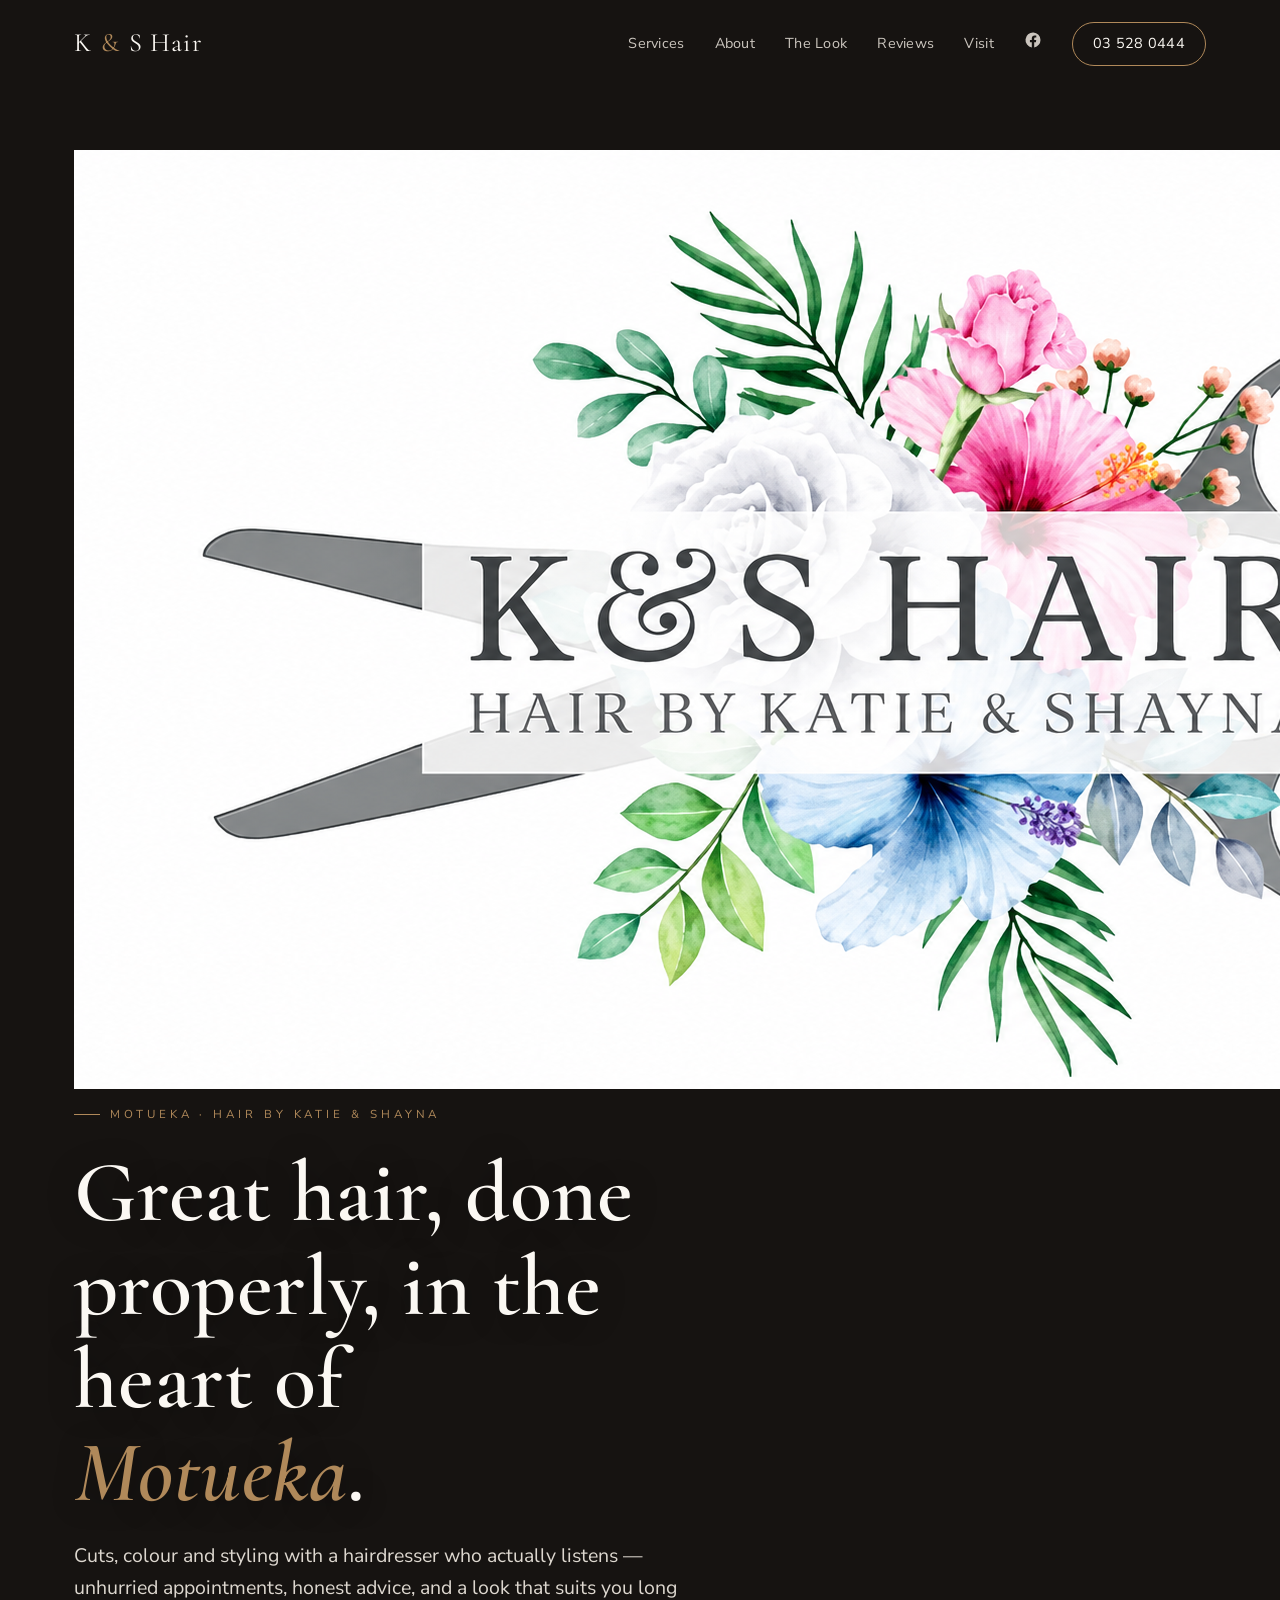
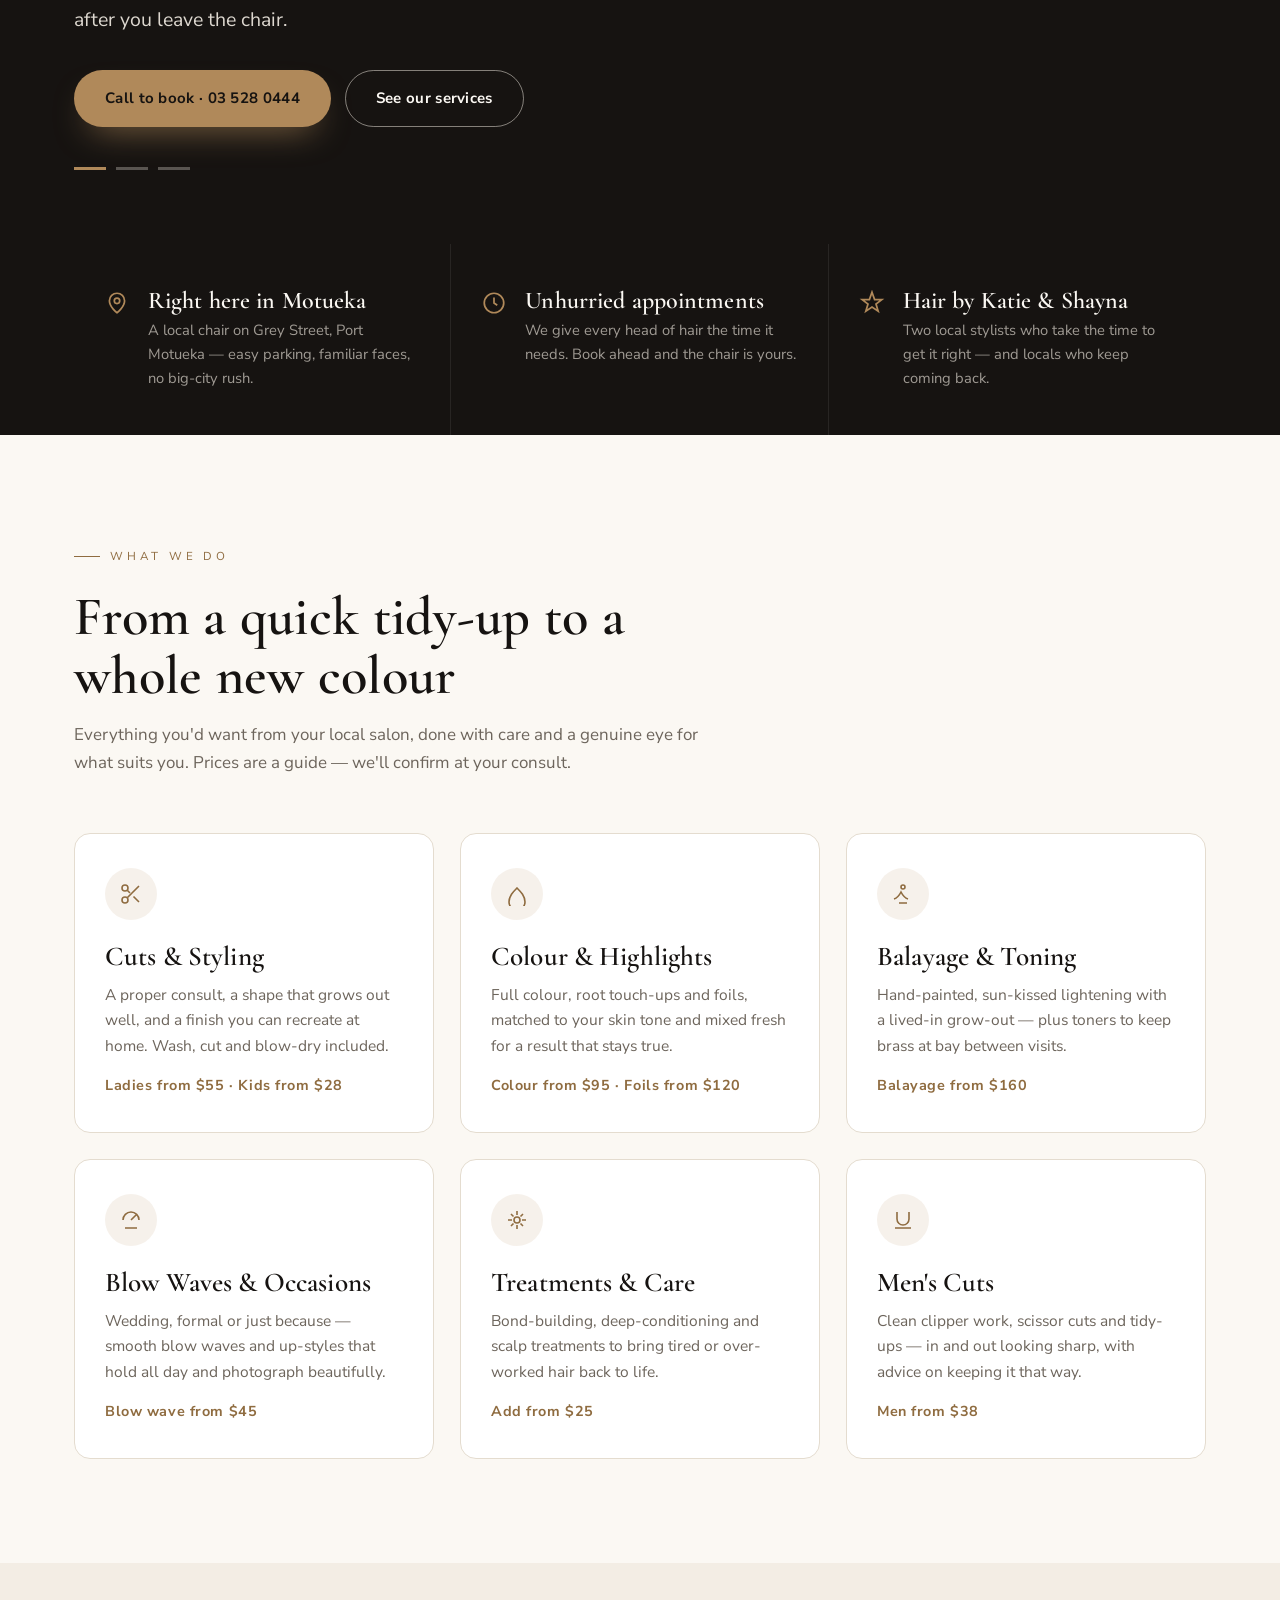
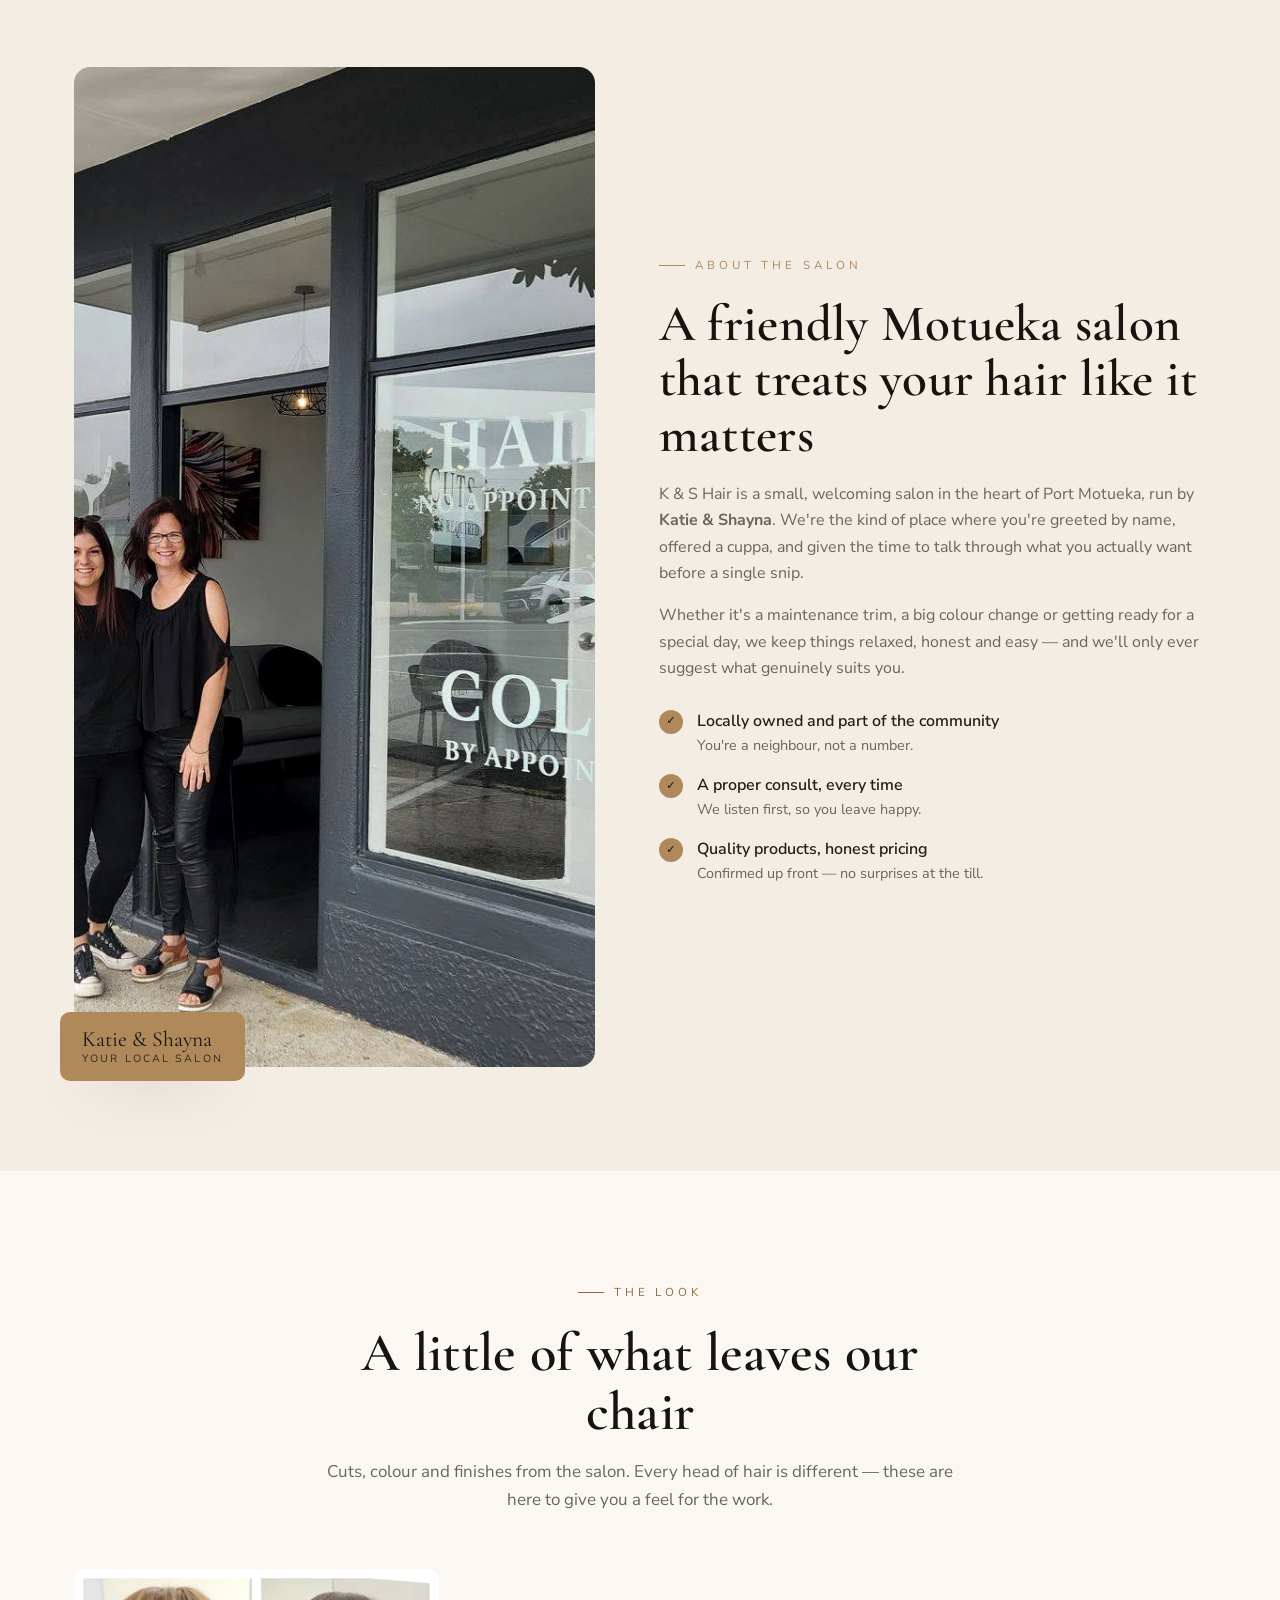
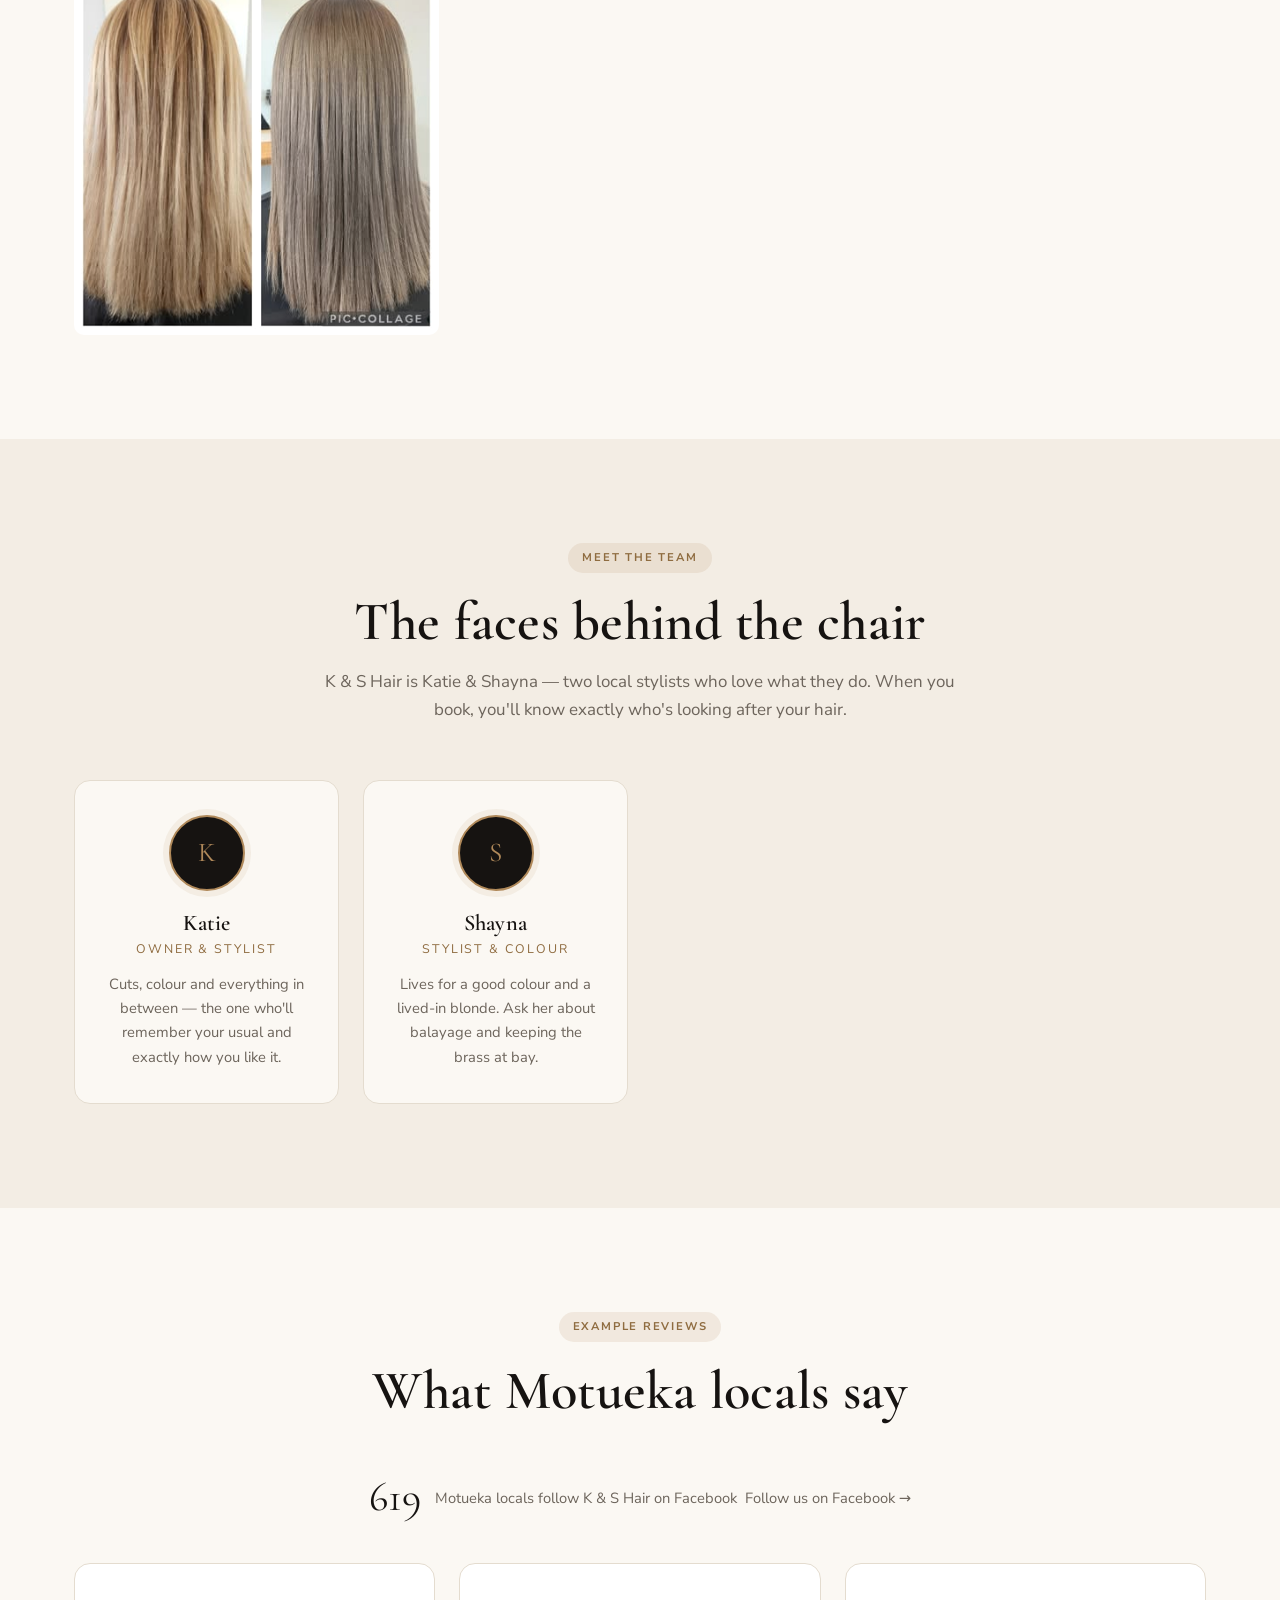
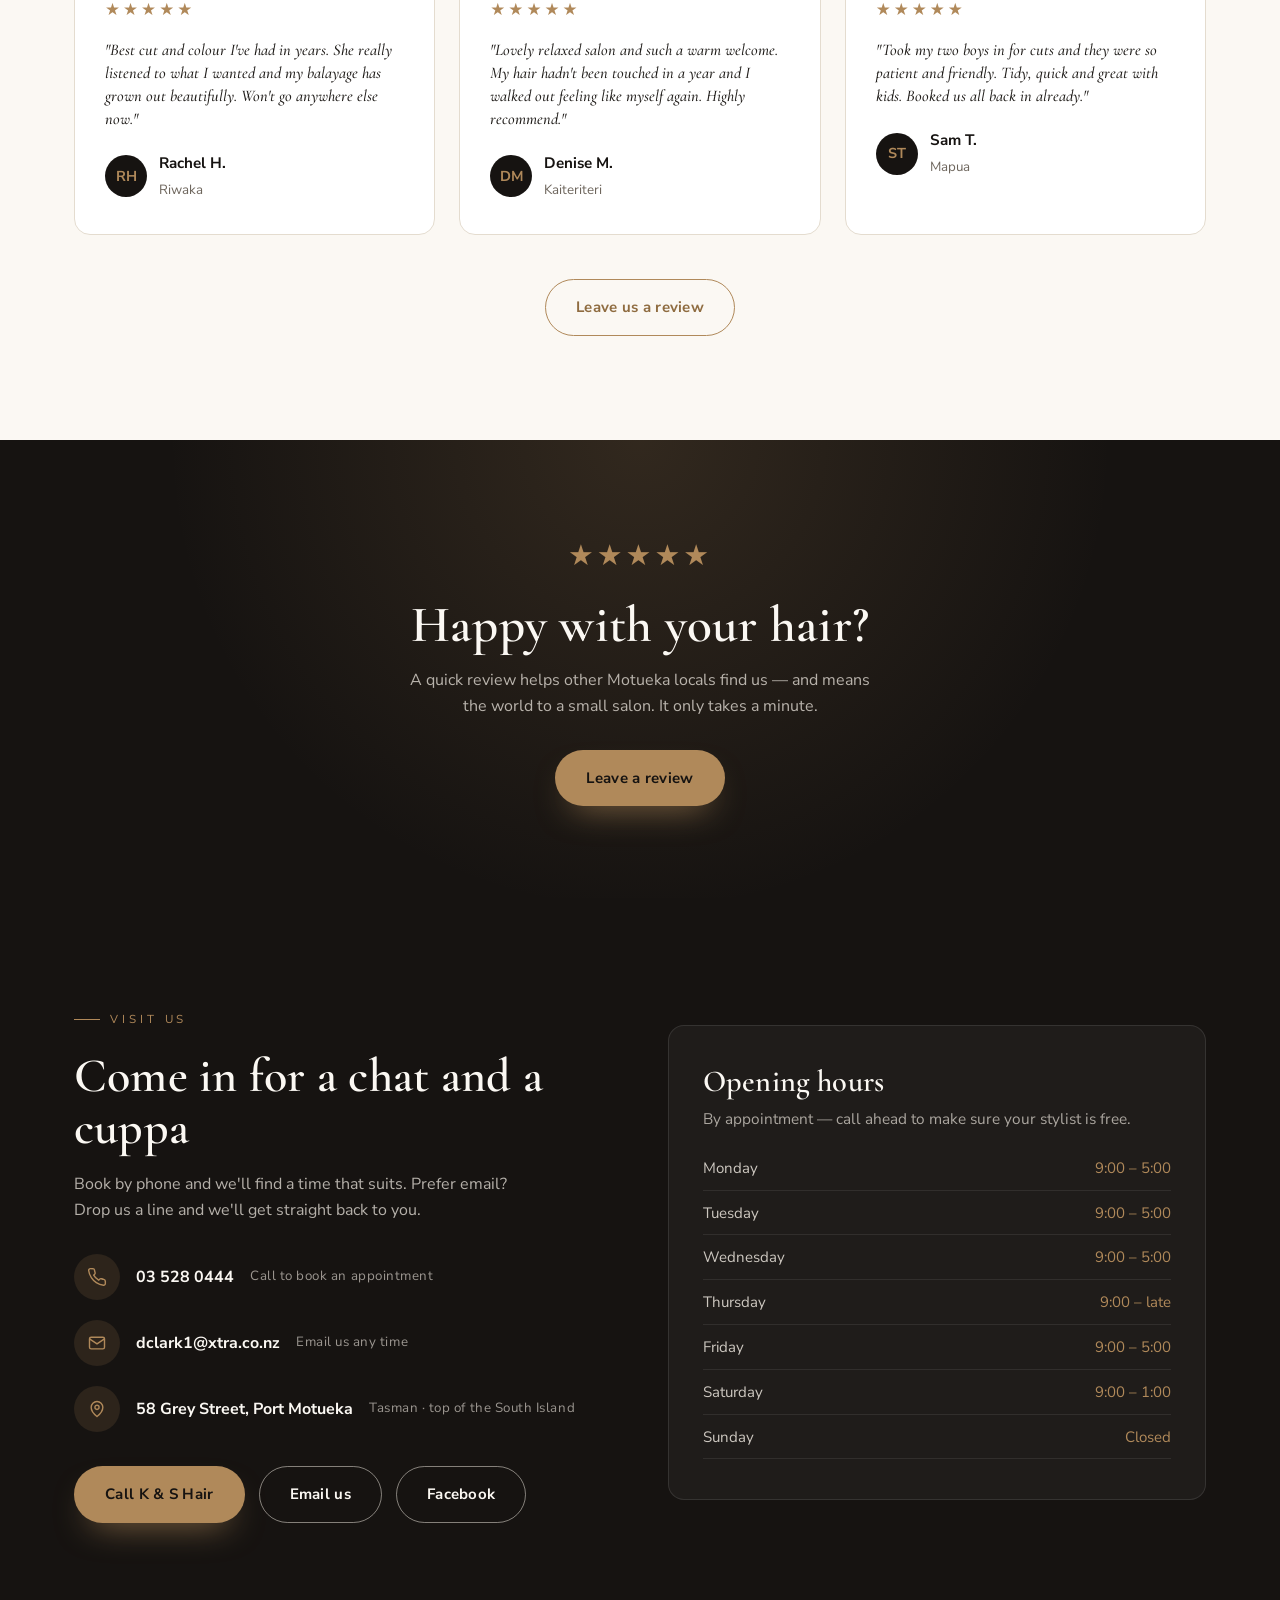
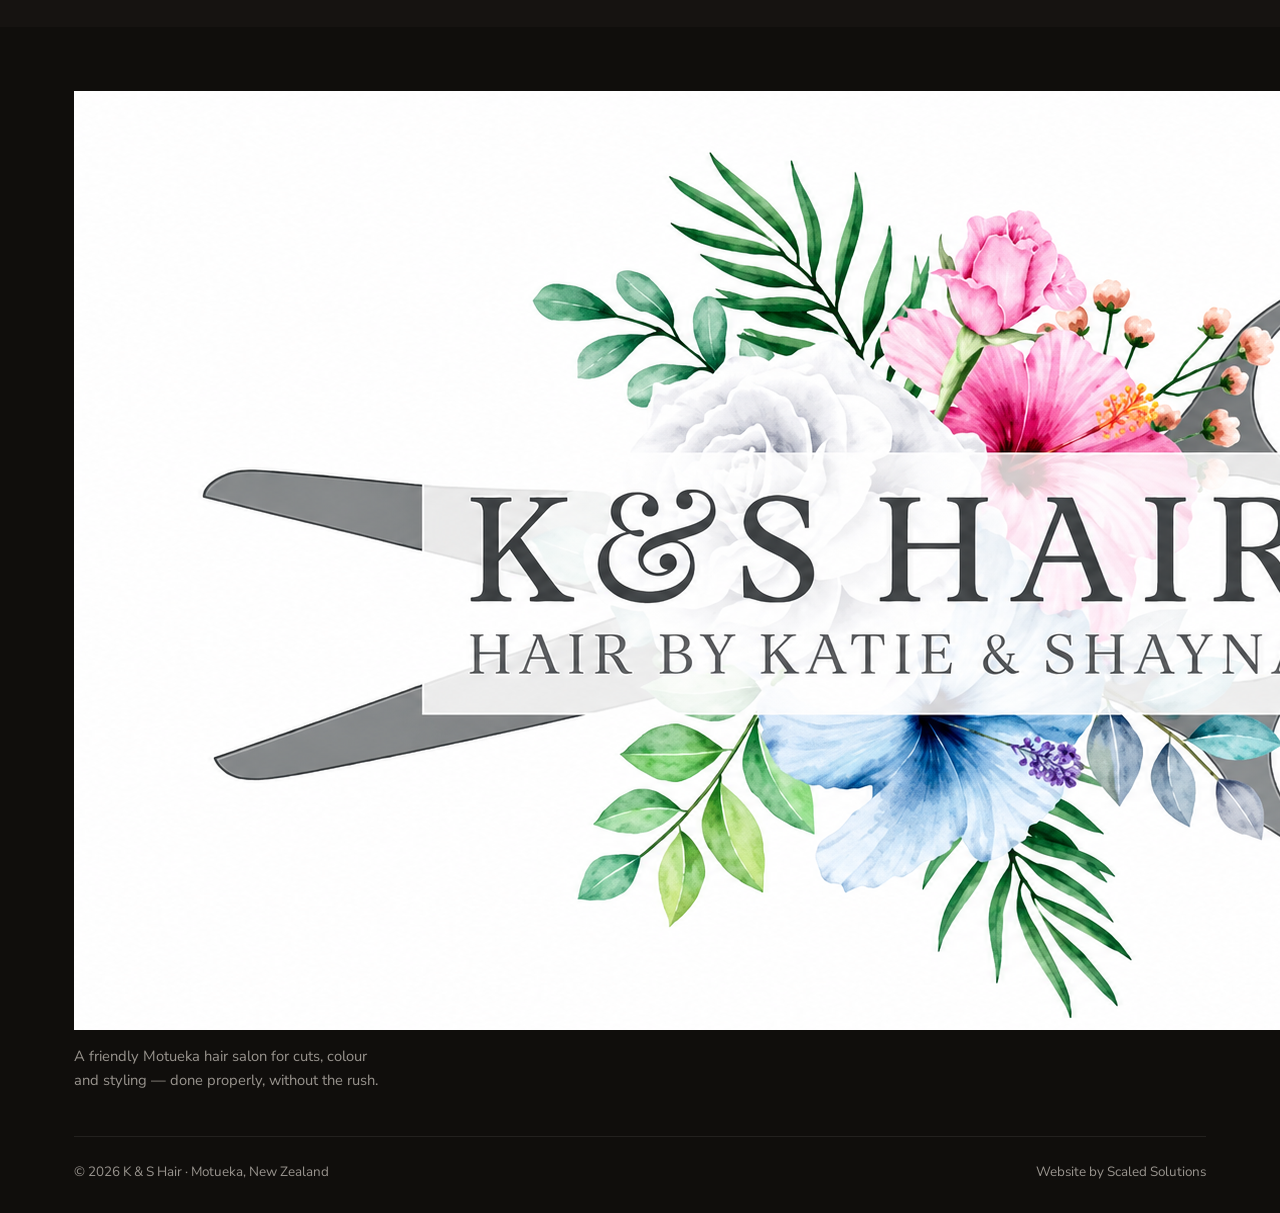
==== commit d863d938: "K&S Hair: logo, real photos, Facebook, real business info (address/hours/email/owners)" ====
--- a/index.html
+++ b/index.html
@@ -9,11 +9,11 @@
 <link rel="preconnect" href="https://fonts.gstatic.com" crossorigin>
 <link href="https://fonts.googleapis.com/css2?family=Cormorant+Garamond:ital,wght@0,500;0,600;0,700;1,500;1,600&family=Nunito+Sans:wght@400;600;700;800&display=swap" rel="stylesheet">
 <link rel="stylesheet" href="styles.css">
-<link rel="icon" href="data:image/svg+xml,%3Csvg xmlns='http://www.w3.org/2000/svg' viewBox='0 0 100 100'%3E%3Crect width='100' height='100' rx='20' fill='%23161311'/%3E%3Ctext x='50' y='68' font-family='Georgia,serif' font-size='52' fill='%23b0895a' text-anchor='middle'%3EK%3C/text%3E%3C/svg%3E">
+<link rel="icon" href="data:image/svg+xml,%3Csvg xmlns='http://www.w3.org/2000/svg' viewBox='0 0 100 100'%3E%3Crect width='100' height='100' rx='20' fill='%23161311'/%3E%3Ctext x='50' y='68' font-family='Georgia,serif' font-size='52' fill='%23c67d96' text-anchor='middle'%3EK%3C/text%3E%3C/svg%3E">
 <meta property="og:title" content="K & S Hair | Hairdresser, Motueka">
 <meta property="og:description" content="A Motueka hair salon for cuts, colour and styling — friendly, unhurried, and done properly.">
 <meta property="og:type" content="website">
-<meta property="og:image" content="https://images.unsplash.com/photo-1560066984-138dadb4c035?w=1200&q=80&auto=format&fit=crop">
+<meta property="og:image" content="https://raw.githubusercontent.com/scaledsolutionsnz-sketch/k-s-hair-demo/main/476157202_122107476806739277_3552565057421595971_n.jpg">
 </head>
 <body>
 
@@ -34,6 +34,7 @@
       <a href="#work">The Look</a>
       <a href="#reviews">Reviews</a>
       <a href="#contact">Visit</a>
+      <a href="https://www.facebook.com/61572178325912" target="_blank" rel="noopener" class="nav-fb" aria-label="K & S Hair on Facebook"><svg width="18" height="18" viewBox="0 0 24 24" fill="currentColor"><path d="M22 12a10 10 0 1 0-11.6 9.9v-7H7.9V12h2.5V9.8c0-2.5 1.5-3.9 3.8-3.9 1.1 0 2.2.2 2.2.2v2.5h-1.2c-1.2 0-1.6.8-1.6 1.5V12h2.7l-.4 2.9h-2.3v7A10 10 0 0 0 22 12z"/></svg></a>
       <a href="tel:+6435280444" class="nav-cta">03 528 0444</a>
     </nav>
     <button class="burger" aria-label="Menu"><span></span><span></span><span></span></button>
@@ -48,7 +49,8 @@
     <div class="slide" style="background-image:url('https://images.unsplash.com/photo-1521590832167-7bcbfaa6381f?w=1900&q=80&auto=format&fit=crop')"></div>
   </div>
   <div class="wrap">
-    <span class="eyebrow">Motueka · Hair Salon</span>
+    <img class="hero-logo" src="b497d639-9860-4aa8-b216-26a63fb41c00.png" alt="K & S Hair — Hair by Katie & Shayna">
+    <span class="eyebrow">Motueka · Hair by Katie &amp; Shayna</span>
     <h1>Great hair, done properly, in the heart of <em>Motueka</em>.</h1>
     <p class="lead">Cuts, colour and styling with a hairdresser who actually listens — unhurried appointments, honest advice, and a look that suits you long after you leave the chair.</p>
     <div class="hero-cta">
@@ -68,7 +70,7 @@
   <div class="wrap">
     <div class="trust-item">
       <span class="ic"><svg width="26" height="26" viewBox="0 0 24 24" fill="none" stroke="currentColor" stroke-width="1.6"><path d="M12 21s-7-5.2-7-11a7 7 0 0 1 14 0c0 5.8-7 11-7 11z"/><circle cx="12" cy="10" r="2.5"/></svg></span>
-      <div><h4>Right here in Motueka</h4><p>A local chair on High Street — easy parking, familiar faces, no big-city rush.</p></div>
+      <div><h4>Right here in Motueka</h4><p>A local chair on Grey Street, Port Motueka — easy parking, familiar faces, no big-city rush.</p></div>
     </div>
     <div class="trust-item">
       <span class="ic"><svg width="26" height="26" viewBox="0 0 24 24" fill="none" stroke="currentColor" stroke-width="1.6"><circle cx="12" cy="12" r="9"/><path d="M12 7v5l3 2"/></svg></span>
@@ -76,7 +78,7 @@
     </div>
     <div class="trust-item">
       <span class="ic"><svg width="26" height="26" viewBox="0 0 24 24" fill="none" stroke="currentColor" stroke-width="1.6"><path d="M12 2l2.4 6.9H21l-5.3 4 2 6.6L12 15.8 6.3 19.5l2-6.6L3 8.9h6.6z"/></svg></span>
-      <div><h4>Rated 4.9 on Google</h4><p>Locals keep coming back — and keep telling their friends where to find us.</p></div>
+      <div><h4>Hair by Katie &amp; Shayna</h4><p>Two local stylists who take the time to get it right — and locals who keep coming back.</p></div>
     </div>
   </div>
 </section>
@@ -134,13 +136,13 @@
 <section class="band bone" id="about">
   <div class="wrap about-grid">
     <div class="about-media reveal">
-      <img src="https://images.unsplash.com/photo-1595476108010-b4d1f102b1b1?w=1000&q=80&auto=format&fit=crop" alt="Inside the K & S Hair salon in Motueka" width="1000" height="750" loading="lazy">
-      <div class="tag">Motueka<small>Your local chair</small></div>
+      <img src="476157202_122107476806739277_3552565057421595971_n.jpg" alt="Katie and Shayna outside K & S Hair in Port Motueka" width="1000" height="1000" loading="lazy">
+      <div class="tag">Katie &amp; Shayna<small>Your local salon</small></div>
     </div>
     <div class="about-copy reveal">
       <span class="eyebrow">About the salon</span>
       <h2>A friendly Motueka salon that treats your hair like it matters</h2>
-      <p>K &amp; S Hair is a small, welcoming salon in the middle of Motueka. We're the kind of place where you're greeted by name, offered a cuppa, and given the time to talk through what you actually want before a single snip.</p>
+      <p>K &amp; S Hair is a small, welcoming salon in the heart of Port Motueka, run by <strong>Katie &amp; Shayna</strong>. We're the kind of place where you're greeted by name, offered a cuppa, and given the time to talk through what you actually want before a single snip.</p>
       <p>Whether it's a maintenance trim, a big colour change or getting ready for a special day, we keep things relaxed, honest and easy — and we'll only ever suggest what genuinely suits you.</p>
       <ul class="checklist">
         <li><span class="tick">✓</span><span>Locally owned and part of the community<small>You're a neighbour, not a number.</small></span></li>
@@ -160,7 +162,7 @@
       <p>Cuts, colour and finishes from the salon. Every head of hair is different — these are here to give you a feel for the work.</p>
     </div>
     <div class="gallery reveal">
-      <img src="https://images.unsplash.com/photo-1519415943484-9fa1873496d4?w=800&q=80&auto=format&fit=crop" alt="Precision haircut at K & S Hair" loading="lazy" onerror="this.style.display='none'">
+      <img src="488543332_122117957978739277_8476207466956460634_n.jpg" alt="Before and after blonde colour transformation at K & S Hair" loading="lazy">
       <img src="https://images.unsplash.com/photo-1580618672591-eb180b1a973f?w=800&q=80&auto=format&fit=crop" alt="Soft blonde balayage colour" loading="lazy" onerror="this.style.display='none'">
       <img src="https://images.unsplash.com/photo-1562322140-8baeececf3df?w=800&q=80&auto=format&fit=crop" alt="Salon styling chairs" loading="lazy" onerror="this.style.display='none'">
       <img src="https://images.unsplash.com/photo-1633681926022-84c23e8cb2d6?w=800&q=80&auto=format&fit=crop" alt="Colour application in progress" loading="lazy" onerror="this.style.display='none'">
@@ -174,34 +176,22 @@
 <section class="band bone" id="crew">
   <div class="wrap">
     <div class="head center reveal">
-      <span class="badge">Example team</span>
+      <span class="badge">Meet the team</span>
       <h2>The faces behind the chair</h2>
-      <p>A small team who love what they do. When you book, you'll get to know exactly who's looking after your hair.</p>
-    </div>
-    <div class="crew-grid">
+      <p>K &amp; S Hair is Katie &amp; Shayna — two local stylists who love what they do. When you book, you'll know exactly who's looking after your hair.</p>
+    </div>
+    <div class="crew-grid two">
       <div class="crew-card reveal">
-        <div class="avatar">KS</div>
-        <h3>Owner &amp; Stylist</h3>
-        <div class="role">Cutting &amp; Colour</div>
-        <p>Runs the salon and takes the chair most days — the one who'll remember your usual and how you take your coffee.</p>
+        <div class="avatar">K</div>
+        <h3>Katie</h3>
+        <div class="role">Owner &amp; Stylist</div>
+        <p>Cuts, colour and everything in between — the one who'll remember your usual and exactly how you like it.</p>
       </div>
       <div class="crew-card reveal">
-        <div class="avatar">SC</div>
-        <h3>Senior Stylist</h3>
-        <div class="role">Colour Specialist</div>
-        <p>Lives for balayage and getting blondes just right, without the brass. Ask for the lived-in look.</p>
-      </div>
-      <div class="crew-card reveal">
-        <div class="avatar">AP</div>
-        <h3>Stylist</h3>
-        <div class="role">Cuts &amp; Blow Waves</div>
-        <p>Sharp on cuts and quick with a blow wave — great for a lunchtime tidy-up or a fresh new shape.</p>
-      </div>
-      <div class="crew-card reveal">
-        <div class="avatar">JM</div>
-        <h3>Apprentice</h3>
-        <div class="role">In Training</div>
-        <p>Learning the craft the right way — you might have your hair washed by our friendliest set of hands.</p>
+        <div class="avatar">S</div>
+        <h3>Shayna</h3>
+        <div class="role">Stylist &amp; Colour</div>
+        <p>Lives for a good colour and a lived-in blonde. Ask her about balayage and keeping the brass at bay.</p>
       </div>
     </div>
   </div>
@@ -215,10 +205,10 @@
       <h2>What Motueka locals say</h2>
     </div>
     <div class="rating-summary reveal">
-      <span class="big">4.9</span>
+      <span class="big">619</span>
       <div class="g">
-        <span class="stars">★★★★★</span>
-        <span>Rated 4.9 across recent Google reviews</span>
+        <span>Motueka locals follow K &amp; S Hair on Facebook</span>
+        <a href="https://www.facebook.com/61572178325912" target="_blank" rel="noopener" class="fb-inline">Follow us on Facebook →</a>
       </div>
     </div>
     <div class="rev-grid">
@@ -266,28 +256,29 @@
           <span class="ic"><svg width="20" height="20" viewBox="0 0 24 24" fill="none" stroke="currentColor" stroke-width="1.7"><path d="M22 16.9v3a2 2 0 0 1-2.2 2 19.8 19.8 0 0 1-8.6-3.1 19.5 19.5 0 0 1-6-6A19.8 19.8 0 0 1 2 4.2 2 2 0 0 1 4 2h3a2 2 0 0 1 2 1.7c.1 1 .4 1.9.7 2.8a2 2 0 0 1-.5 2.1L8 9.8a16 16 0 0 0 6 6l1.2-1.2a2 2 0 0 1 2.1-.5c.9.3 1.8.6 2.8.7a2 2 0 0 1 1.7 2z"/></svg></span>
           <div><b>03 528 0444</b><small>Call to book an appointment</small></div>
         </a>
-        <a href="mailto:hello@kshair.co.nz">
+        <a href="mailto:dclark1@xtra.co.nz">
           <span class="ic"><svg width="20" height="20" viewBox="0 0 24 24" fill="none" stroke="currentColor" stroke-width="1.7"><rect x="3" y="5" width="18" height="14" rx="2"/><path d="M3 7l9 6 9-6"/></svg></span>
-          <div><b>hello@kshair.co.nz</b><small>Email us any time</small></div>
+          <div><b>dclark1@xtra.co.nz</b><small>Email us any time</small></div>
         </a>
         <div>
           <span class="ic"><svg width="20" height="20" viewBox="0 0 24 24" fill="none" stroke="currentColor" stroke-width="1.7"><path d="M12 21s-7-5.2-7-11a7 7 0 0 1 14 0c0 5.8-7 11-7 11z"/><circle cx="12" cy="10" r="2.5"/></svg></span>
-          <div><b>Motueka</b><small>Tasman · top of the South Island</small></div>
+          <div><b>58 Grey Street, Port Motueka</b><small>Tasman · top of the South Island</small></div>
         </div>
       </div>
       <div class="contact-btns">
         <a href="tel:+6435280444" class="btn btn-primary">Call K &amp; S Hair</a>
-        <a href="mailto:hello@kshair.co.nz" class="btn btn-ghost">Email K &amp; S Hair</a>
+        <a href="mailto:dclark1@xtra.co.nz" class="btn btn-ghost">Email us</a>
+        <a href="https://www.facebook.com/61572178325912" target="_blank" rel="noopener" class="btn btn-ghost">Facebook</a>
       </div>
     </div>
     <div class="contact-card reveal">
       <h3>Opening hours</h3>
       <p>By appointment — call ahead to make sure your stylist is free.</p>
       <ul class="hours">
-        <li><span>Monday</span><span>Closed</span></li>
+        <li><span>Monday</span><span>9:00 – 5:00</span></li>
         <li><span>Tuesday</span><span>9:00 – 5:00</span></li>
         <li><span>Wednesday</span><span>9:00 – 5:00</span></li>
-        <li><span>Thursday</span><span>9:00 – 7:00</span></li>
+        <li><span>Thursday</span><span>9:00 – late</span></li>
         <li><span>Friday</span><span>9:00 – 5:00</span></li>
         <li><span>Saturday</span><span>9:00 – 1:00</span></li>
         <li><span>Sunday</span><span>Closed</span></li>
@@ -301,7 +292,7 @@
   <div class="wrap">
     <div class="foot-grid">
       <div>
-        <div class="brand">K&nbsp;<span>&amp;</span>&nbsp;S Hair</div>
+        <div class="brand"><img src="b497d639-9860-4aa8-b216-26a63fb41c00.png" alt="K & S Hair — Hair by Katie & Shayna"></div>
         <p>A friendly Motueka hair salon for cuts, colour and styling — done properly, without the rush.</p>
       </div>
       <div>
@@ -318,7 +309,8 @@
         <h5>Get in touch</h5>
         <ul>
           <li><a href="tel:+6435280444">03 528 0444</a></li>
-          <li><a href="mailto:hello@kshair.co.nz">hello@kshair.co.nz</a></li>
+          <li><a href="mailto:dclark1@xtra.co.nz">dclark1@xtra.co.nz</a></li>
+          <li><a href="https://www.facebook.com/61572178325912" target="_blank" rel="noopener">Facebook</a></li>
           <li><a href="#contact">Opening hours</a></li>
           <li><a href="terms.html">Terms &amp; Conditions</a></li>
           <li><a href="privacy.html">Privacy Policy</a></li>
